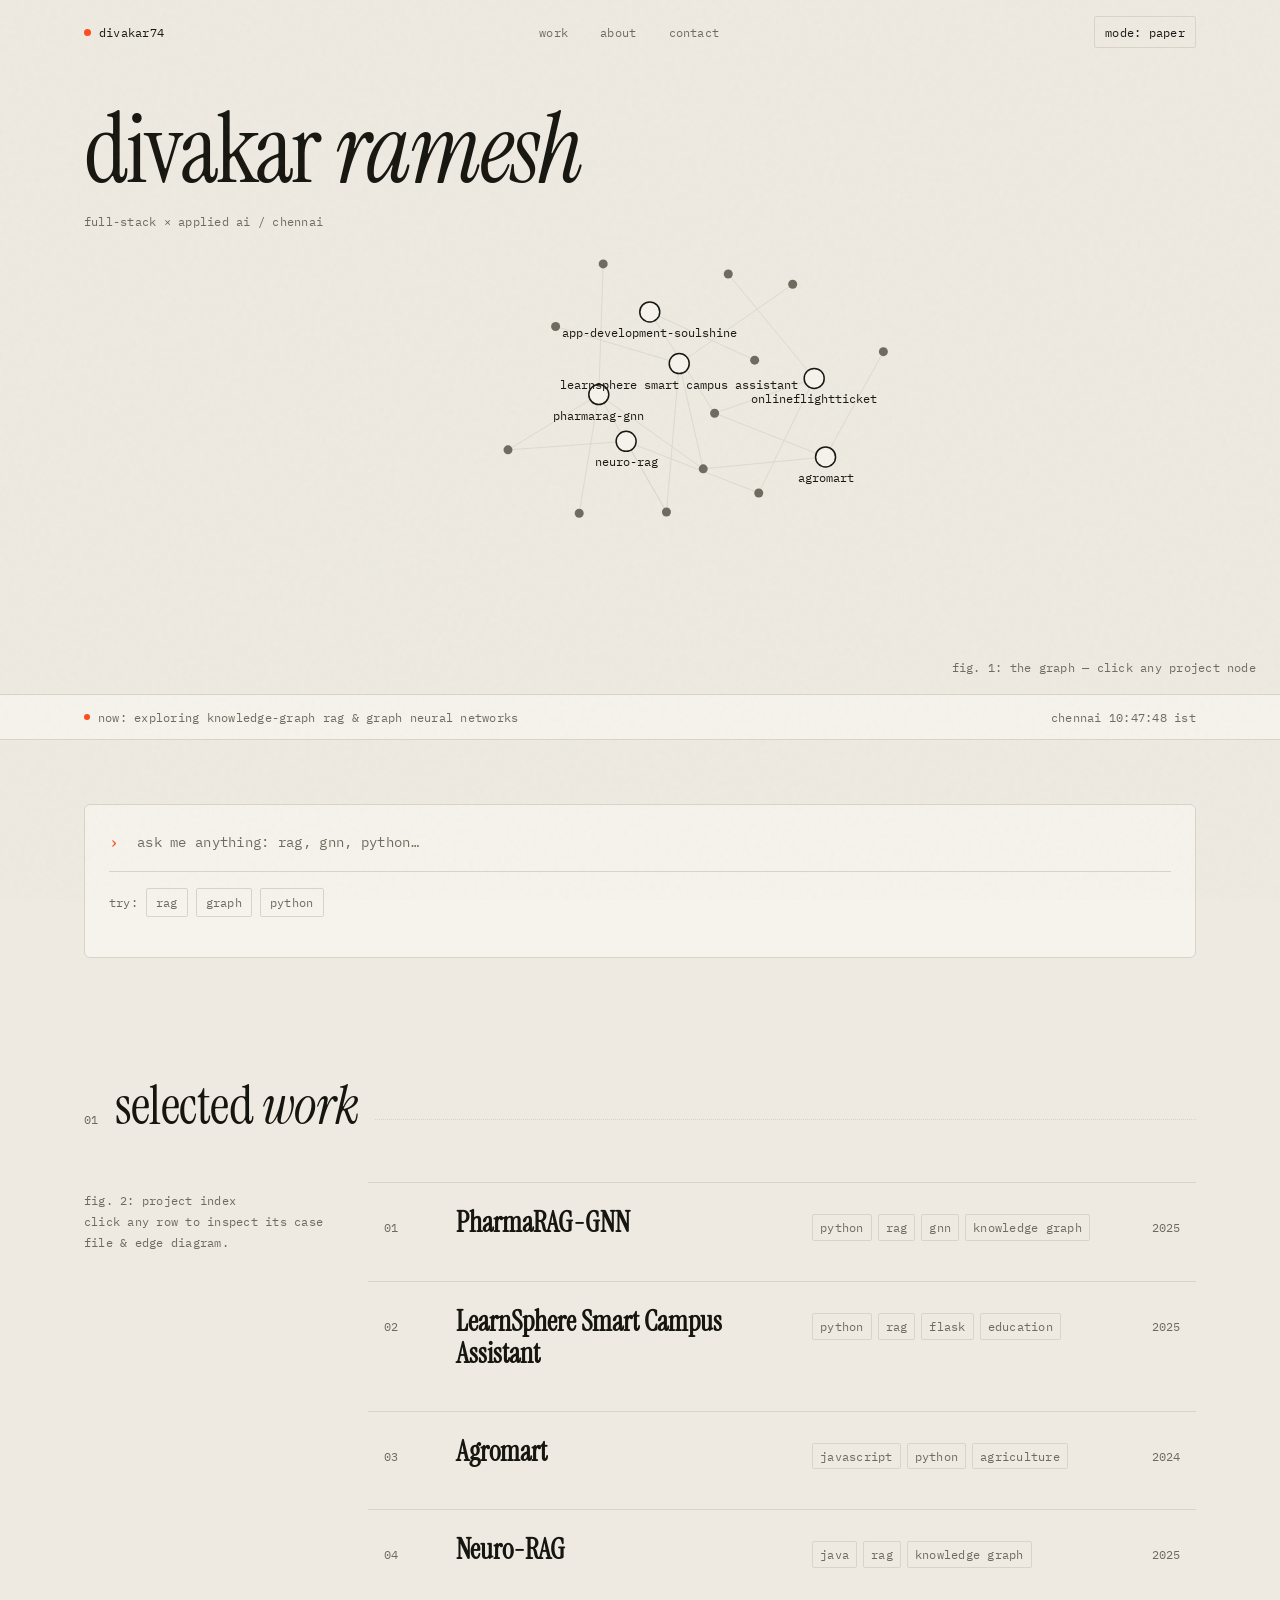
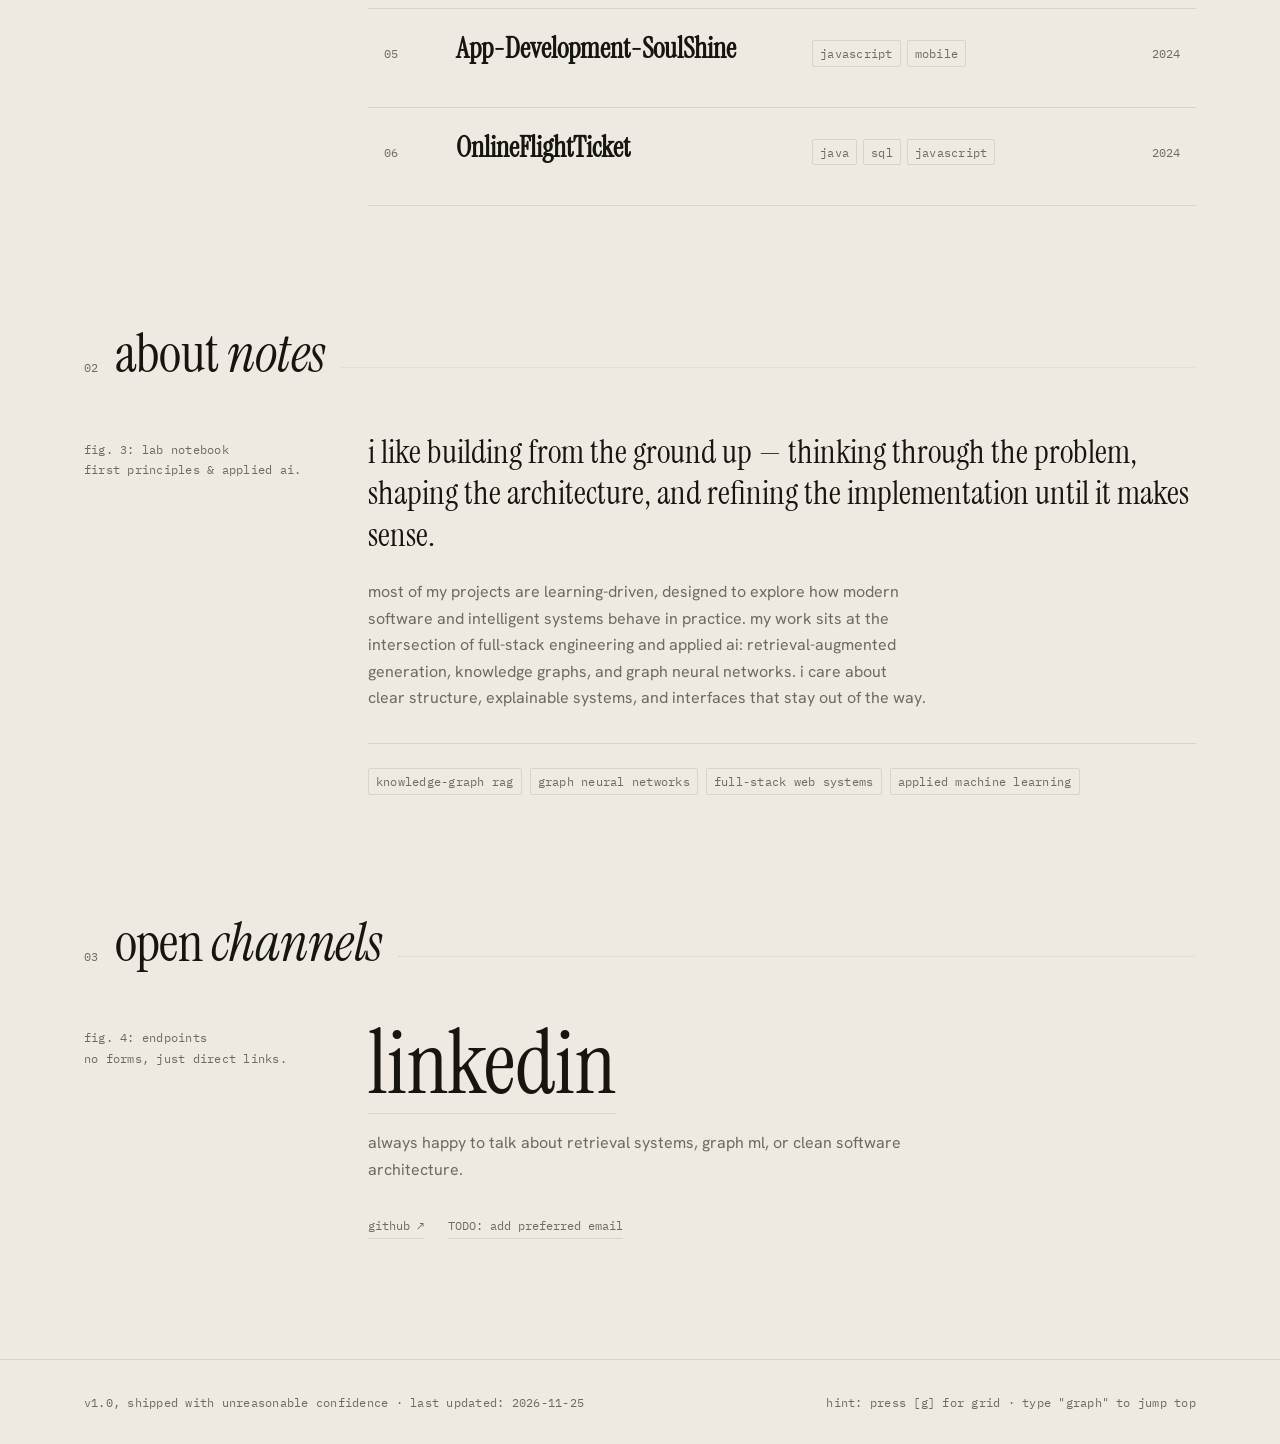
==== index.html @ 43c209d7 "feat: initial knowledge graph portfolio" ====
<!DOCTYPE html>
<html lang="en">
  <head>
    <meta charset="UTF-8" />
    <meta name="viewport" content="width=device-width, initial-scale=1.0, viewport-fit=cover" />
    <title>divakar ramesh — full-stack × applied ai</title>
    <meta
      name="description"
      content="personal portfolio and knowledge graph of divakar ramesh, a full-stack developer focused on applied ai, rag, knowledge graphs, and graph neural networks."
    />
    <link rel="canonical" href="https://divakar74.github.io/" />
    <link rel="icon" type="image/svg+xml" href="./assets/favicon.svg" />

    <!-- Open Graph -->
    <meta property="og:type" content="website" />
    <meta property="og:title" content="divakar ramesh — full-stack × applied ai" />
    <meta
      property="og:description"
      content="knowledge-graph portfolio of divakar ramesh: rag, graph neural networks, and full-stack software."
    />
    <meta property="og:url" content="https://divakar74.github.io/" />

    <!-- Twitter -->
    <meta name="twitter:card" content="summary" />
    <meta name="twitter:title" content="divakar ramesh — full-stack × applied ai" />
    <meta
      name="twitter:description"
      content="knowledge-graph portfolio of divakar ramesh: rag, graph neural networks, and full-stack software."
    />

    <!-- Fonts -->
    <link rel="preconnect" href="https://fonts.googleapis.com" />
    <link rel="preconnect" href="https://fonts.gstatic.com" crossorigin />
    <link
      href="https://fonts.googleapis.com/css2?family=Hanken+Grotesk:wght@400;500&family=IBM+Plex+Mono:wght@400&family=Instrument+Serif:ital@0;1&display=swap"
      rel="stylesheet"
    />

    <!-- Styles -->
    <link rel="stylesheet" href="./css/tokens.css" />
    <link rel="stylesheet" href="./css/base.css" />
    <link rel="stylesheet" href="./css/layout.css" />
    <link rel="stylesheet" href="./css/components.css" />

    <!-- JSON-LD Person -->
    <script type="application/ld+json">
      {
        "@context": "https://schema.org",
        "@type": "Person",
        "name": "Divakar Ramesh",
        "url": "https://divakar74.github.io/",
        "jobTitle": "Full-Stack Developer & Applied AI Engineer",
        "sameAs": [
          "https://github.com/Divakar74",
          "https://www.linkedin.com/in/divakar-ramesh/"
        ]
      }
    </script>

    <script>
      try {
        var t = localStorage.getItem('divakar-portfolio-theme');
        if (!t) t = window.matchMedia('(prefers-color-scheme: dark)').matches ? 'dark' : 'light';
        document.documentElement.setAttribute('data-theme', t);
      } catch (e) {}
    </script>
  </head>
  <body>
    <a class="skip-link" href="#main">skip to content</a>

    <!-- Faint 12-col grid overlay (easter egg: press 'g') -->
    <div id="grid-overlay" class="grid-overlay" aria-hidden="true">
      <div class="grid-overlay-inner">
        <div class="grid-overlay-col"></div>
        <div class="grid-overlay-col"></div>
        <div class="grid-overlay-col"></div>
        <div class="grid-overlay-col"></div>
        <div class="grid-overlay-col"></div>
        <div class="grid-overlay-col"></div>
        <div class="grid-overlay-col"></div>
        <div class="grid-overlay-col"></div>
        <div class="grid-overlay-col"></div>
        <div class="grid-overlay-col"></div>
        <div class="grid-overlay-col"></div>
        <div class="grid-overlay-col"></div>
      </div>
    </div>

    <header id="site-nav" class="site-nav">
      <div class="container nav-inner">
        <a href="#hero" class="nav-brand">
          <span class="nav-brand-dot" aria-hidden="true"></span>
          <span>divakar74</span>
        </a>

        <nav class="nav-links" aria-label="Primary navigation">
          <a class="nav-link" href="#work">work</a>
          <a class="nav-link" href="#about">about</a>
          <a class="nav-link" href="#contact">contact</a>
        </nav>

        <div class="nav-controls">
          <button
            id="theme-toggle"
            class="theme-toggle"
            type="button"
            aria-pressed="false"
            aria-label="Toggle light and dark theme"
          >
            mode: paper
          </button>
          <button
            id="menu-toggle"
            class="menu-toggle"
            type="button"
            aria-expanded="false"
            aria-controls="mobile-menu"
          >
            menu
          </button>
        </div>
      </div>
    </header>

    <!-- Mobile full-screen overlay menu -->
    <div id="mobile-menu" class="mobile-menu" role="dialog" aria-modal="true" aria-label="Mobile navigation" hidden>
      <div class="mobile-menu-head">
        <span class="mono">navigation</span>
        <button id="mobile-menu-close" class="menu-toggle" type="button">close [esc]</button>
      </div>
      <nav class="mobile-menu-links" aria-label="Mobile links">
        <a class="mobile-menu-link" href="#work">work</a>
        <a class="mobile-menu-link" href="#about">about</a>
        <a class="mobile-menu-link" href="#contact">contact</a>
      </nav>
      <span class="mono">press esc to close</span>
    </div>

    <main id="main">
      <!-- A. Graph Hero -->
      <section id="hero" class="hero" aria-label="Knowledge graph hero">
        <canvas
          id="hero-canvas"
          class="hero-canvas"
          aria-label="Interactive force-directed knowledge graph connecting projects and technical concepts"
        ></canvas>

        <div class="hero-overlay">
          <div class="container">
            <div class="hero-title-wrap">
              <h1 class="hero-title">divakar <span class="serif-italic">ramesh</span></h1>
              <p class="hero-subtitle">full-stack × applied ai / chennai</p>
            </div>
          </div>
        </div>

        <span class="hero-marginalia mono">fig. 1: the graph — click any project node</span>
        <div id="hero-tooltip" class="hero-tooltip" role="status" hidden></div>

        <!-- Keyboard & screen-reader accessible mirror of graph nodes -->
        <ul id="graph-sr-list" class="sr-only" aria-label="Project nodes in the knowledge graph"></ul>
      </section>

      <!-- Live Chennai "now" strip -->
      <aside class="now-strip" aria-label="Current status and local time">
        <div class="container now-inner">
          <div class="now-status">
            <span class="now-dot" aria-hidden="true"></span>
            <span id="now-status-text" class="mono">now: exploring knowledge-graph rag &amp; graph neural networks</span>
          </div>
          <span id="now-clock" class="mono">chennai --:--:-- ist</span>
        </div>
      </aside>

      <!-- B. "ask my portfolio" Retrieval Bar -->
      <section class="container retrieval-section reveal" aria-label="Portfolio retrieval search">
        <div class="retrieval-box">
          <label class="sr-only" for="retrieval-input">Ask my portfolio</label>
          <div class="retrieval-prompt">
            <span class="retrieval-caret" aria-hidden="true">›</span>
            <input
              id="retrieval-input"
              class="retrieval-input"
              type="search"
              autocomplete="off"
              placeholder="ask me anything: rag, gnn, python…"
            />
          </div>
          <div id="retrieval-chips" class="retrieval-chips"></div>
          <div id="retrieval-results" class="retrieval-results" aria-live="polite"></div>
        </div>
      </section>

      <!-- Work / Projects Index Table -->
      <section id="work" class="section container" aria-labelledby="work-heading">
        <div class="section-head reveal">
          <span class="section-index">01</span>
          <h2 id="work-heading" class="section-title">selected <span class="serif-italic">work</span></h2>
        </div>

        <div class="grid-12">
          <div class="section-marginalia marginalia reveal reveal-delay-1">
            fig. 2: project index<br />
            click any row to inspect its case file &amp; edge diagram.
          </div>
          <div class="section-body reveal reveal-delay-2">
            <div id="projects-index" class="index-table"></div>
          </div>
        </div>
      </section>

      <!-- About -->
      <section id="about" class="section container" aria-labelledby="about-heading">
        <div class="section-head reveal">
          <span class="section-index">02</span>
          <h2 id="about-heading" class="section-title">about <span class="serif-italic">notes</span></h2>
        </div>

        <div class="grid-12">
          <div class="section-marginalia marginalia reveal reveal-delay-1">
            fig. 3: lab notebook<br />
            first principles &amp; applied ai.
          </div>
          <div class="section-body reveal reveal-delay-2">
            <p id="about-lead" class="about-lead">
              i like building from the ground up — thinking through the problem, shaping the architecture, and refining the implementation until it makes sense.
            </p>
            <p id="about-body" class="about-copy">
              most of my projects are learning-driven, designed to explore how modern software and intelligent systems behave in practice. my work sits at the intersection of full-stack engineering and applied ai: retrieval-augmented generation, knowledge graphs, and graph neural networks.
            </p>
            <div id="about-focus" class="about-focus" aria-label="Core focus areas"></div>
          </div>
        </div>
      </section>

      <!-- Contact -->
      <section id="contact" class="section container" aria-labelledby="contact-heading">
        <div class="section-head reveal">
          <span class="section-index">03</span>
          <h2 id="contact-heading" class="section-title">open <span class="serif-italic">channels</span></h2>
        </div>

        <div class="grid-12">
          <div class="section-marginalia marginalia reveal reveal-delay-1">
            fig. 4: endpoints<br />
            no forms, just direct links.
          </div>
          <div class="section-body reveal reveal-delay-2">
            <a
              id="contact-primary"
              class="contact-primary"
              href="https://www.linkedin.com/in/divakar-ramesh/"
              target="_blank"
              rel="noopener noreferrer"
            >
              linkedin
            </a>
            <p id="contact-note" class="about-copy" style="margin-top: 16px;">
              always happy to talk about retrieval systems, graph ml, or clean software architecture.
            </p>
            <div id="contact-secondary" class="contact-secondary">
              <a class="contact-link" href="https://github.com/Divakar74" target="_blank" rel="noopener noreferrer">github ↗</a>
            </div>
          </div>
        </div>
      </section>

      <noscript>
        <section class="section container">
          <p class="mono">javascript is disabled — showing static project links:</p>
          <ul style="margin-top: 16px; display: grid; gap: 8px;">
            <li><a href="https://github.com/Divakar74/PharmaRAG-GNN">PharmaRAG-GNN</a> — explainable hybrid knowledge-graph rag + gnn for drug–drug interaction prediction</li>
            <li><a href="https://github.com/Divakar74/LearnSphere-Smart_Campus_Assisstant">LearnSphere Smart Campus Assistant</a> — ai document processing and student support</li>
            <li><a href="https://github.com/Divakar74/Agromart">Agromart</a> — crop disease predictor</li>
            <li><a href="https://github.com/Divakar74/Neuro-RAG">Neuro-RAG</a></li>
            <li><a href="https://github.com/Divakar74/App-Development-SoulShine">App-Development-SoulShine</a></li>
            <li><a href="https://github.com/Divakar74/OnlineFlightTicket">OnlineFlightTicket</a></li>
          </ul>
        </section>
      </noscript>
    </main>

    <footer class="site-footer">
      <div class="container footer-inner">
        <span id="footer-meta" class="mono">v1.0, shipped with unreasonable confidence</span>
        <span class="mono">hint: press [g] for grid · type "graph" to jump top</span>
      </div>
    </footer>

    <!-- Case File Slide-Over Panel -->
    <div id="case-backdrop" class="case-backdrop" hidden>
      <aside
        id="case-panel"
        class="case-panel"
        role="dialog"
        aria-modal="true"
        aria-labelledby="case-title"
      >
        <div class="case-topbar">
          <span class="mono">case file // retrieval record</span>
          <button id="case-close" class="case-close" type="button">close [esc]</button>
        </div>
        <div id="case-body"></div>
      </aside>
    </div>

    <script type="module" src="./js/main.js"></script>
  </body>
</html>
---- css/tokens.css ----
:root {
  /* Light theme ("paper") */
  --bg: #EEEAE1;
  --surface: #F6F3EC;
  --ink: #16150F;
  --muted: #6E6A5E;
  --line: #D9D4C7;
  --accent: #FF4A1C;
  --accent-ink: #FFFFFF;
  --bg-blur: rgba(238, 234, 225, 0.84);
  --backdrop: rgba(22, 21, 15, 0.36);

  /* Typography */
  --font-display: "Instrument Serif", Georgia, "Times New Roman", serif;
  --font-sans: "Hanken Grotesk", -apple-system, BlinkMacSystemFont, "Segoe UI", sans-serif;
  --font-mono: "IBM Plex Mono", ui-monospace, SFMono-Regular, Menlo, monospace;
  --font-prose: Georgia, "Times New Roman", serif;

  /* Fluid Type Scale */
  --text-hero: clamp(2.8rem, 7.5vw, 6rem);
  --text-section: clamp(2.5rem, 4.2vw, 4rem);
  --text-body: 1rem;
  --text-mono: 0.78rem;

  /* Spacing (8px unit) */
  --space-1: 8px;
  --space-2: 16px;
  --space-3: 24px;
  --space-4: 32px;
  --space-5: 40px;
  --space-6: 48px;
  --space-8: 64px;
  --space-9: 72px;
  --space-15: 120px;

  /* Layout */
  --container-max: 1160px;
  --gutter: 24px;

  /* Shape (2px & 6px only) */
  --radius-sm: 2px;
  --radius-md: 6px;

  /* Motion */
  --ease-spring: cubic-bezier(0.16, 1, 0.3, 1);
  --dur-reveal: 0.6s;
  --dur-fast: 0.18s;
}

[data-theme="dark"] {
  /* Dark theme ("lab at night") */
  --bg: #0C0D0C;
  --surface: #141513;
  --ink: #ECE8DD;
  --muted: #8C887B;
  --line: #252622;
  --accent: #FF6A3D;
  --accent-ink: #0C0D0C;
  --bg-blur: rgba(12, 13, 12, 0.84);
  --backdrop: rgba(0, 0, 0, 0.58);
}
---- css/base.css ----
*,
*::before,
*::after {
  box-sizing: border-box;
}

html {
  scroll-behavior: smooth;
  -webkit-text-size-adjust: 100%;
  background-color: var(--bg);
}

body {
  margin: 0;
  min-height: 100vh;
  min-height: 100dvh;
  background-color: var(--bg);
  color: var(--ink);
  font-family: var(--font-sans);
  font-weight: 400;
  font-size: var(--text-body);
  line-height: 1.65;
  -webkit-font-smoothing: antialiased;
  -moz-osx-font-smoothing: grayscale;
  overflow-x: clip;
  transition: background-color var(--dur-fast) ease, color var(--dur-fast) ease;
}

/* Subtle paper grain overlay at 4% opacity */
body::after {
  content: "";
  position: fixed;
  inset: 0;
  pointer-events: none;
  z-index: 900;
  opacity: 0.04;
  background-image: url("data:image/svg+xml,%3Csvg viewBox='0 0 200 200' xmlns='http://www.w3.org/2000/svg'%3E%3Cfilter id='n'%3E%3CfeTurbulence type='fractalNoise' baseFrequency='0.85' numOctaves='3' stitchTiles='stitch'/%3E%3C/filter%3E%3Crect width='100%25' height='100%25' filter='url(%23n)'/%3E%3C/svg%3E");
}

::selection {
  background-color: var(--accent);
  color: var(--accent-ink);
}

h1, h2, h3, h4, p, ul, ol, figure, blockquote {
  margin: 0;
}

ul, ol {
  padding: 0;
  list-style: none;
}

a {
  color: inherit;
  text-decoration: none;
}

button,
input {
  font: inherit;
  color: inherit;
}

/* Visible accent focus rings */
:focus-visible {
  outline: 2px solid var(--accent);
  outline-offset: 3px;
  border-radius: var(--radius-sm);
}

/* Skip link */
.skip-link {
  position: fixed;
  top: -100px;
  left: var(--space-2);
  z-index: 1200;
  background: var(--surface);
  color: var(--ink);
  border: 1px solid var(--accent);
  border-radius: var(--radius-sm);
  padding: var(--space-1) var(--space-2);
  font-family: var(--font-mono);
  font-size: var(--text-mono);
  letter-spacing: 0.02em;
  transition: top var(--dur-fast) ease;
}

.skip-link:focus {
  top: var(--space-2);
}

.sr-only {
  position: absolute;
  width: 1px;
  height: 1px;
  padding: 0;
  margin: -1px;
  overflow: hidden;
  clip: rect(0, 0, 0, 0);
  white-space: nowrap;
  border: 0;
}

.mono {
  font-family: var(--font-mono);
  font-size: var(--text-mono);
  letter-spacing: 0.02em;
  color: var(--muted);
}

.serif-italic {
  font-family: var(--font-display);
  font-style: italic;
}

/* Staggered fade-up reveal */
.reveal {
  opacity: 0;
  transform: translateY(20px);
  transition:
    opacity var(--dur-reveal) var(--ease-spring),
    transform var(--dur-reveal) var(--ease-spring);
}

.reveal.is-visible {
  opacity: 1;
  transform: translateY(0);
}

.reveal-delay-1 { transition-delay: 0.06s; }
.reveal-delay-2 { transition-delay: 0.12s; }
.reveal-delay-3 { transition-delay: 0.18s; }

@media (prefers-reduced-motion: reduce) {
  html {
    scroll-behavior: auto;
  }

  .reveal {
    opacity: 1;
    transform: none;
    transition: none;
  }

  *,
  *::before,
  *::after {
    transition-duration: 0.01ms !important;
    animation-duration: 0.01ms !important;
  }
}
---- css/layout.css ----
.container {
  width: 100%;
  max-width: var(--container-max);
  margin-inline: auto;
  padding-inline: max(var(--gutter), env(safe-area-inset-left));
  padding-right: max(var(--gutter), env(safe-area-inset-right));
}

.grid-12 {
  display: grid;
  grid-template-columns: repeat(12, minmax(0, 1fr));
  column-gap: var(--space-3);
}

.section {
  position: relative;
  padding-top: var(--space-15);
}

.section:last-of-type {
  padding-bottom: var(--space-15);
}

/* Section header with mono index + dotted hairline rule */
.section-head {
  display: flex;
  align-items: baseline;
  gap: var(--space-2);
  margin-bottom: var(--space-6);
}

.section-index {
  font-family: var(--font-mono);
  font-size: var(--text-mono);
  letter-spacing: 0.02em;
  color: var(--muted);
  flex-shrink: 0;
}

.section-title {
  font-family: var(--font-display);
  font-weight: 400;
  font-size: var(--text-section);
  line-height: 1.05;
  letter-spacing: -0.01em;
  color: var(--ink);
  flex-shrink: 0;
}

.section-head::after {
  content: "";
  flex: 1;
  border-bottom: 1px dotted var(--line);
  transform: translateY(-0.25em);
  min-width: 24px;
}

/* Desktop marginalia */
.marginalia {
  font-family: var(--font-mono);
  font-size: var(--text-mono);
  letter-spacing: 0.02em;
  color: var(--muted);
}

.section-marginalia {
  grid-column: 1 / span 3;
  padding-top: var(--space-1);
}

.section-body {
  grid-column: 4 / span 9;
}

/* Faint 12-column grid easter egg (toggle with 'g') */
.grid-overlay {
  position: fixed;
  inset: 0;
  z-index: 850;
  pointer-events: none;
  opacity: 0;
  transition: opacity var(--dur-fast) ease;
}

.grid-overlay.is-active {
  opacity: 1;
}

.grid-overlay-inner {
  height: 100%;
  max-width: var(--container-max);
  margin-inline: auto;
  padding-inline: var(--gutter);
  display: grid;
  grid-template-columns: repeat(12, minmax(0, 1fr));
  column-gap: var(--space-3);
}

.grid-overlay-col {
  border-inline: 1px solid var(--accent);
  opacity: 0.1;
  height: 100%;
}

@media (max-width: 900px) {
  .section-marginalia {
    grid-column: 1 / -1;
    margin-bottom: var(--space-2);
  }

  .section-body {
    grid-column: 1 / -1;
  }
}

@media (max-width: 640px) {
  .section {
    padding-top: var(--space-9);
  }

  .section:last-of-type {
    padding-bottom: var(--space-9);
  }

  .section-head {
    margin-bottom: var(--space-4);
  }

  .grid-12 {
    column-gap: var(--space-2);
  }
}
---- css/components.css ----
/* ==========================================================================
   Sticky Navigation & Mobile Overlay
   ========================================================================== */
.site-nav {
  position: sticky;
  top: 0;
  z-index: 500;
  padding-top: env(safe-area-inset-top);
  border-bottom: 1px solid transparent;
  transition: background-color var(--dur-fast) ease, border-color var(--dur-fast) ease, backdrop-filter var(--dur-fast) ease;
}

.site-nav.is-scrolled {
  background-color: var(--bg-blur);
  backdrop-filter: blur(12px);
  -webkit-backdrop-filter: blur(12px);
  border-bottom-color: var(--line);
}

.nav-inner {
  height: 64px;
  display: flex;
  align-items: center;
  justify-content: space-between;
  gap: var(--space-3);
}

.nav-brand {
  font-family: var(--font-mono);
  font-size: var(--text-mono);
  letter-spacing: 0.02em;
  color: var(--ink);
  display: inline-flex;
  align-items: center;
  gap: var(--space-1);
}

.nav-brand-dot {
  width: 7px;
  height: 7px;
  border-radius: 50%;
  background-color: var(--accent);
  display: inline-block;
}

.nav-links {
  display: flex;
  align-items: center;
  gap: var(--space-4);
}

.nav-link {
  font-family: var(--font-mono);
  font-size: var(--text-mono);
  letter-spacing: 0.02em;
  color: var(--muted);
  transition: color var(--dur-fast) ease;
}

.nav-link:hover {
  color: var(--ink);
}

.nav-controls {
  display: flex;
  align-items: center;
  gap: var(--space-2);
}

.theme-toggle,
.menu-toggle {
  background: transparent;
  border: 1px solid var(--line);
  border-radius: var(--radius-sm);
  padding: 5px 10px;
  font-family: var(--font-mono);
  font-size: var(--text-mono);
  letter-spacing: 0.02em;
  color: var(--ink);
  cursor: pointer;
  transition: border-color var(--dur-fast) ease, color var(--dur-fast) ease;
}

.theme-toggle:hover,
.menu-toggle:hover {
  border-color: var(--ink);
}

.menu-toggle {
  display: none;
}

.mobile-menu {
  position: fixed;
  inset: 0;
  z-index: 800;
  background-color: var(--bg);
  padding: calc(var(--space-4) + env(safe-area-inset-top)) var(--gutter) var(--space-4);
  display: flex;
  flex-direction: column;
  justify-content: space-between;
}

.mobile-menu[hidden] {
  display: none;
}

.mobile-menu-head {
  display: flex;
  align-items: center;
  justify-content: space-between;
}

.mobile-menu-links {
  display: flex;
  flex-direction: column;
  gap: var(--space-3);
}

.mobile-menu-link {
  font-family: var(--font-display);
  font-size: clamp(2.5rem, 10vw, 4rem);
  line-height: 1.05;
  color: var(--ink);
}

.mobile-menu-link:hover {
  color: var(--accent);
}

@media (max-width: 720px) {
  .nav-links {
    display: none;
  }

  .menu-toggle {
    display: inline-flex;
  }
}

/* ==========================================================================
   Graph Hero
   ========================================================================== */
.hero {
  position: relative;
  width: 100%;
  height: 70vh;
  height: 70dvh;
  min-height: 480px;
  max-height: 760px;
  border-bottom: 1px solid var(--line);
  overflow: hidden;
  background-color: var(--bg);
}

.hero-canvas {
  display: block;
  width: 100%;
  height: 100%;
  touch-action: pan-y;
  cursor: default;
}

.hero-overlay {
  position: absolute;
  top: var(--space-4);
  left: 0;
  right: 0;
  pointer-events: none;
  z-index: 10;
}

.hero-title-wrap {
  display: inline-block;
  padding: var(--space-1) var(--space-2) var(--space-2) 0;
  background: radial-gradient(ellipse at top left, var(--bg) 55%, transparent 100%);
}

.hero-title {
  font-family: var(--font-display);
  font-weight: 400;
  font-size: var(--text-hero);
  line-height: 0.94;
  letter-spacing: -0.02em;
  color: var(--ink);
}

.hero-subtitle {
  margin-top: var(--space-2);
  font-family: var(--font-mono);
  font-size: var(--text-mono);
  letter-spacing: 0.02em;
  color: var(--muted);
}

.hero-marginalia {
  position: absolute;
  right: max(var(--gutter), env(safe-area-inset-right));
  bottom: var(--space-2);
  pointer-events: none;
  z-index: 10;
}

.hero-tooltip {
  position: absolute;
  z-index: 20;
  pointer-events: none;
  background-color: var(--surface);
  color: var(--ink);
  border: 1px solid var(--line);
  border-radius: var(--radius-sm);
  padding: 4px 8px;
  font-family: var(--font-mono);
  font-size: var(--text-mono);
  letter-spacing: 0.02em;
  white-space: nowrap;
  transform: translate(-50%, -135%);
}

.hero-tooltip[hidden] {
  display: none;
}

@media (max-width: 640px) {
  .hero {
    min-height: 420px;
  }

  .hero-marginalia {
    display: none;
  }
}

/* ==========================================================================
   "now" Strip & Retrieval Bar ("ask my portfolio")
   ========================================================================== */
.now-strip {
  border-bottom: 1px solid var(--line);
  background-color: var(--surface);
}

.now-inner {
  min-height: 44px;
  padding-block: var(--space-1);
  display: flex;
  flex-wrap: wrap;
  align-items: center;
  justify-content: space-between;
  gap: var(--space-2);
}

.now-status {
  display: inline-flex;
  align-items: center;
  gap: var(--space-1);
}

.now-dot {
  width: 6px;
  height: 6px;
  border-radius: 50%;
  background-color: var(--accent);
}

.retrieval-section {
  padding-top: var(--space-8);
}

.retrieval-box {
  border: 1px solid var(--line);
  border-radius: var(--radius-md);
  background-color: var(--surface);
  padding: var(--space-3);
}

.retrieval-prompt {
  display: flex;
  align-items: center;
  gap: var(--space-2);
  border-bottom: 1px solid var(--line);
  padding-bottom: var(--space-2);
}

.retrieval-caret {
  font-family: var(--font-mono);
  font-size: 1rem;
  color: var(--accent);
  user-select: none;
}

.retrieval-input {
  width: 100%;
  background: transparent;
  border: none;
  font-family: var(--font-mono);
  font-size: 0.9rem;
  letter-spacing: 0.02em;
  color: var(--ink);
}

.retrieval-input::placeholder {
  color: var(--muted);
}

.retrieval-input:focus-visible {
  outline: none;
}

.retrieval-prompt:focus-within {
  border-bottom-color: var(--accent);
}

.retrieval-chips {
  display: flex;
  flex-wrap: wrap;
  align-items: center;
  gap: var(--space-1);
  margin-top: var(--space-2);
}

.chip-btn {
  background: transparent;
  border: 1px solid var(--line);
  border-radius: var(--radius-sm);
  padding: 3px 9px;
  font-family: var(--font-mono);
  font-size: var(--text-mono);
  letter-spacing: 0.02em;
  color: var(--muted);
  cursor: pointer;
  transition: border-color var(--dur-fast) ease, color var(--dur-fast) ease;
}

.chip-btn:hover {
  border-color: var(--accent);
  color: var(--ink);
}

.retrieval-results {
  margin-top: var(--space-2);
  display: flex;
  flex-direction: column;
  gap: var(--space-1);
}

.chunk-card {
  display: grid;
  grid-template-columns: 72px 1fr auto;
  align-items: baseline;
  gap: var(--space-2);
  padding: var(--space-2);
  border: 1px solid var(--line);
  border-radius: var(--radius-sm);
  background-color: var(--bg);
  transition: border-color var(--dur-fast) ease, transform var(--dur-fast) var(--ease-spring);
}

.chunk-card:hover {
  border-color: var(--accent);
  transform: translateY(-2px);
}

.chunk-score {
  font-family: var(--font-mono);
  font-size: var(--text-mono);
  color: var(--accent);
}

.chunk-title {
  font-weight: 500;
  color: var(--ink);
}

.chunk-snippet {
  margin-top: 2px;
  font-size: 0.92rem;
  color: var(--muted);
}

.chunk-link {
  font-family: var(--font-mono);
  font-size: var(--text-mono);
  color: var(--ink);
  white-space: nowrap;
}

.chunk-card:hover .chunk-link {
  color: var(--accent);
}

mark.hl {
  background-color: transparent;
  color: var(--ink);
  border-bottom: 1px solid var(--accent);
}

@media (max-width: 640px) {
  .chunk-card {
    grid-template-columns: 1fr;
    gap: var(--space-1);
  }
}

/* ==========================================================================
   Projects Editorial Index Table
   ========================================================================== */
.index-table {
  border-top: 1px solid var(--line);
}

.index-row {
  display: grid;
  grid-template-columns: 56px minmax(0, 1.3fr) minmax(0, 1.1fr) 64px;
  align-items: baseline;
  gap: var(--space-2);
  padding: var(--space-3) var(--space-2);
  border-bottom: 1px solid var(--line);
  cursor: pointer;
  background-color: transparent;
  transition: background-color var(--dur-fast) ease, transform var(--dur-fast) var(--ease-spring);
}

.index-row:hover {
  background-color: var(--surface);
  transform: translateY(-2px);
}

.index-num {
  font-family: var(--font-mono);
  font-size: var(--text-mono);
  color: var(--muted);
}

.index-title {
  font-family: var(--font-display);
  font-size: clamp(1.5rem, 2.2vw, 2rem);
  line-height: 1.15;
  color: var(--ink);
}

.index-row:hover .index-title {
  color: var(--accent);
}

.index-preview {
  grid-column: 2 / -1;
  max-height: 0;
  overflow: hidden;
  opacity: 0;
  color: var(--muted);
  font-size: 0.95rem;
  transition: max-height 0.28s var(--ease-spring), opacity 0.24s ease, margin-top 0.24s ease;
}

.index-row:hover .index-preview,
.index-row:focus-within .index-preview {
  max-height: 80px;
  opacity: 1;
  margin-top: var(--space-1);
}

.index-tags {
  display: flex;
  flex-wrap: wrap;
  gap: 6px;
}

.tag {
  font-family: var(--font-mono);
  font-size: var(--text-mono);
  letter-spacing: 0.02em;
  color: var(--muted);
  border: 1px solid var(--line);
  border-radius: var(--radius-sm);
  padding: 2px 7px;
}

.index-year {
  font-family: var(--font-mono);
  font-size: var(--text-mono);
  color: var(--muted);
  text-align: right;
}

@media (max-width: 760px) {
  .index-row {
    grid-template-columns: 40px 1fr auto;
    padding-inline: 0;
  }

  .index-tags {
    grid-column: 2 / -1;
    order: 4;
  }

  .index-preview {
    grid-column: 2 / -1;
    max-height: none;
    opacity: 1;
    margin-top: var(--space-1);
    order: 5;
  }
}

/* ==========================================================================
   About & Contact
   ========================================================================== */
.about-lead {
  font-family: var(--font-display);
  font-size: clamp(1.65rem, 2.6vw, 2.35rem);
  line-height: 1.25;
  color: var(--ink);
  margin-bottom: var(--space-3);
}

.about-copy {
  max-width: 62ch;
  color: var(--muted);
}

.about-focus {
  margin-top: var(--space-4);
  padding-top: var(--space-3);
  border-top: 1px solid var(--line);
  display: flex;
  flex-wrap: wrap;
  gap: var(--space-1);
}

.contact-primary {
  display: inline-block;
  font-family: var(--font-display);
  font-size: clamp(3rem, 7vw, 5.5rem);
  line-height: 1;
  color: var(--ink);
  border-bottom: 1px solid var(--line);
  padding-bottom: 6px;
  transition: color var(--dur-fast) ease, border-color var(--dur-fast) ease;
}

.contact-primary:hover {
  color: var(--accent);
  border-bottom-color: var(--accent);
}

.contact-secondary {
  margin-top: var(--space-4);
  display: flex;
  flex-wrap: wrap;
  gap: var(--space-3);
}

.contact-link {
  font-family: var(--font-mono);
  font-size: var(--text-mono);
  color: var(--muted);
  border-bottom: 1px solid var(--line);
  padding-bottom: 2px;
}

.contact-link:hover {
  color: var(--ink);
  border-bottom-color: var(--ink);
}

/* ==========================================================================
   Footer
   ========================================================================== */
.site-footer {
  border-top: 1px solid var(--line);
  padding-block: var(--space-4);
  padding-bottom: calc(var(--space-4) + env(safe-area-inset-bottom));
}

.footer-inner {
  display: flex;
  flex-wrap: wrap;
  align-items: center;
  justify-content: space-between;
  gap: var(--space-2);
}

/* ==========================================================================
   Case File Slide-Over Panel
   ========================================================================== */
.case-backdrop {
  position: fixed;
  inset: 0;
  z-index: 1000;
  background-color: var(--backdrop);
  display: flex;
  justify-content: flex-end;
}

.case-backdrop[hidden] {
  display: none;
}

.case-panel {
  width: min(720px, 100%);
  height: 100%;
  height: 100dvh;
  background-color: var(--surface);
  border-left: 1px solid var(--line);
  overflow-y: auto;
  padding: var(--space-4) var(--space-4) var(--space-8);
  padding-bottom: calc(var(--space-8) + env(safe-area-inset-bottom));
  animation: slideIn 0.3s var(--ease-spring);
}

@keyframes slideIn {
  from {
    transform: translateX(24px);
    opacity: 0;
  }
  to {
    transform: translateX(0);
    opacity: 1;
  }
}

.case-topbar {
  display: flex;
  align-items: center;
  justify-content: space-between;
  padding-bottom: var(--space-3);
  border-bottom: 1px solid var(--line);
  margin-bottom: var(--space-4);
}

.case-close {
  background: transparent;
  border: 1px solid var(--line);
  border-radius: var(--radius-sm);
  padding: 4px 10px;
  font-family: var(--font-mono);
  font-size: var(--text-mono);
  color: var(--ink);
  cursor: pointer;
}

.case-close:hover {
  border-color: var(--accent);
  color: var(--accent);
}

.case-meta {
  display: grid;
  grid-template-columns: repeat(auto-fit, minmax(140px, 1fr));
  gap: var(--space-2);
  padding: var(--space-2) 0;
  border-top: 1px solid var(--line);
  border-bottom: 1px solid var(--line);
  margin-bottom: var(--space-4);
}

.case-meta-label {
  display: block;
  font-family: var(--font-mono);
  font-size: var(--text-mono);
  color: var(--muted);
}

.case-meta-val {
  font-family: var(--font-mono);
  font-size: var(--text-mono);
  color: var(--ink);
}

.case-meta-link {
  color: var(--accent);
  border-bottom: 1px solid var(--accent);
}

.case-title {
  font-family: var(--font-display);
  font-weight: 400;
  font-size: clamp(2.2rem, 4vw, 3.2rem);
  line-height: 1.08;
  margin-bottom: var(--space-3);
}

.case-section {
  margin-top: var(--space-4);
}

.case-section-label {
  font-family: var(--font-mono);
  font-size: var(--text-mono);
  color: var(--muted);
  margin-bottom: var(--space-1);
}

.case-prose {
  font-family: var(--font-prose);
  font-size: 1.15rem;
  line-height: 1.7;
  max-width: 62ch;
  color: var(--ink);
}

.case-todo {
  display: inline-block;
  border: 1px dashed var(--accent);
  border-radius: var(--radius-sm);
  padding: var(--space-1) var(--space-2);
  font-family: var(--font-mono);
  font-size: var(--text-mono);
  color: var(--muted);
}

.case-arch-diagram {
  margin-top: var(--space-2);
  border: 1px solid var(--line);
  border-radius: var(--radius-md);
  background-color: var(--bg);
  padding: var(--space-2);
}

.case-arch-diagram svg {
  display: block;
  width: 100%;
  height: auto;
}
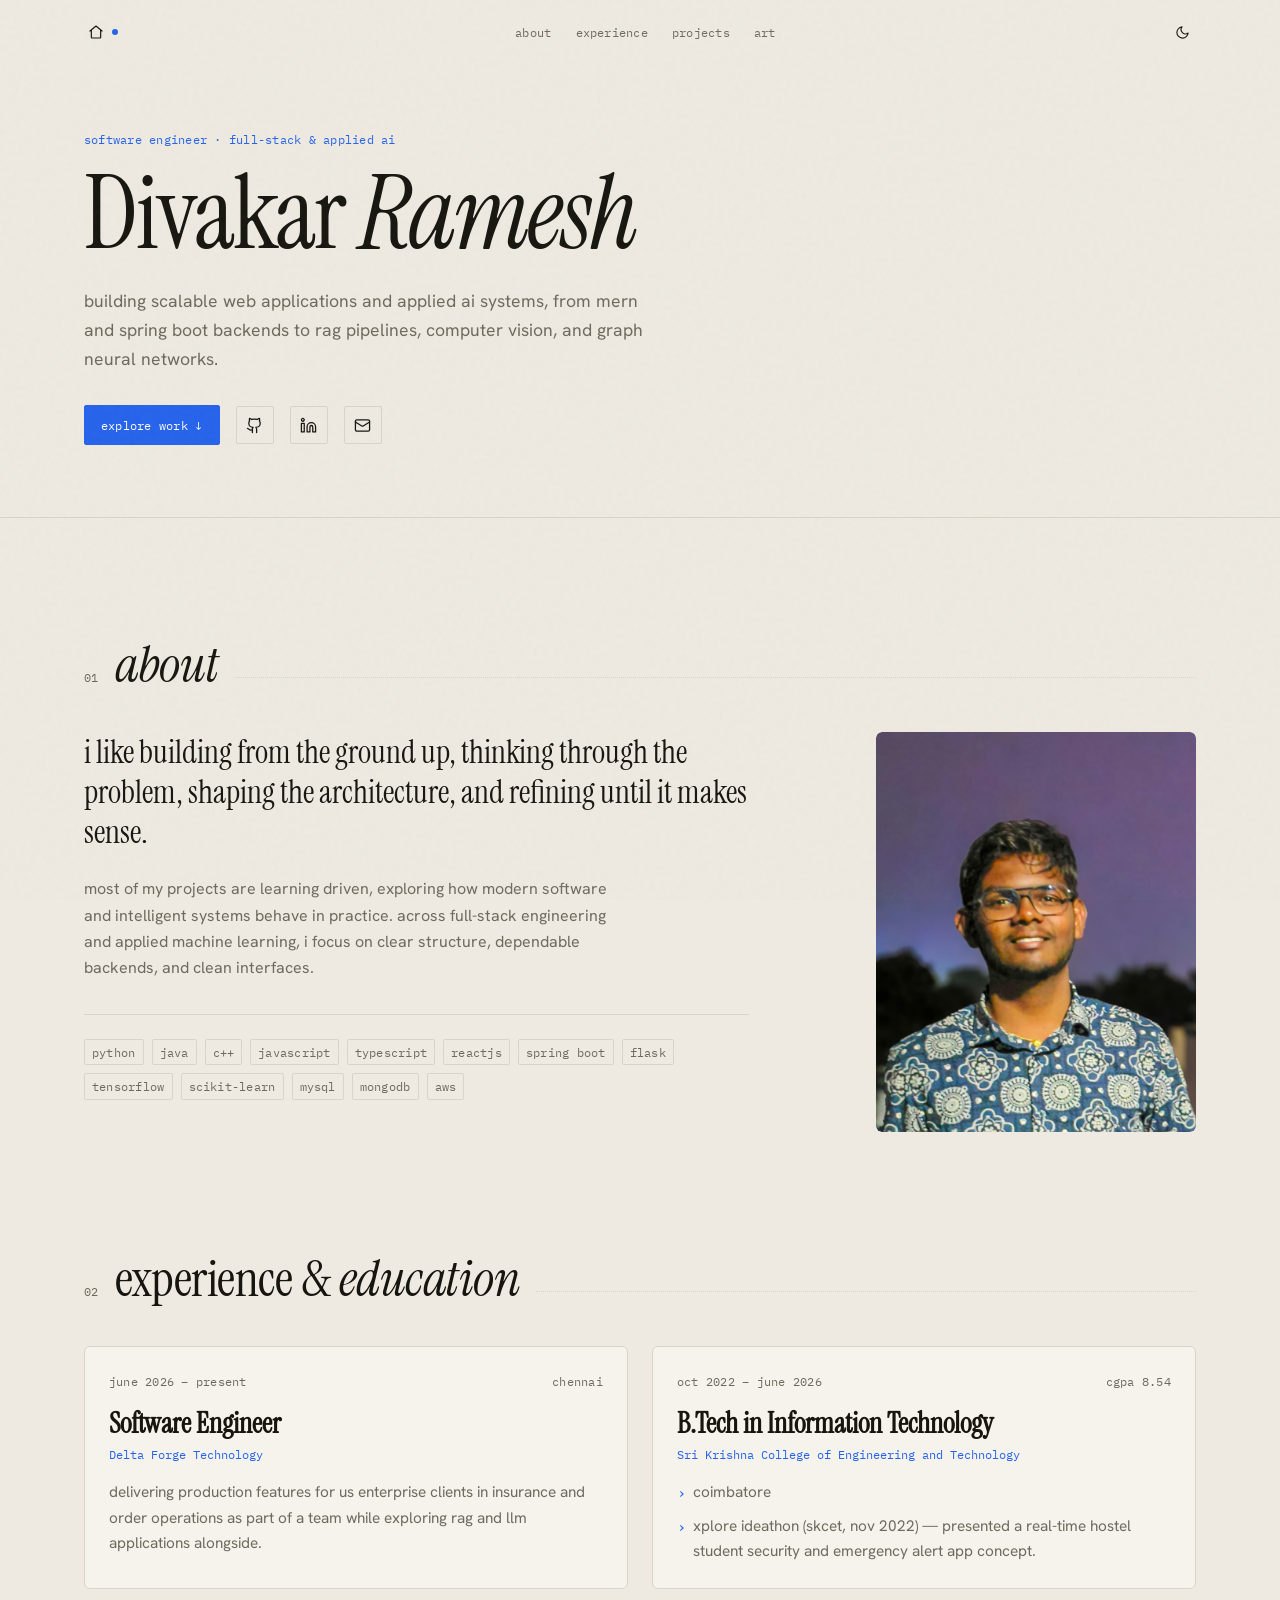
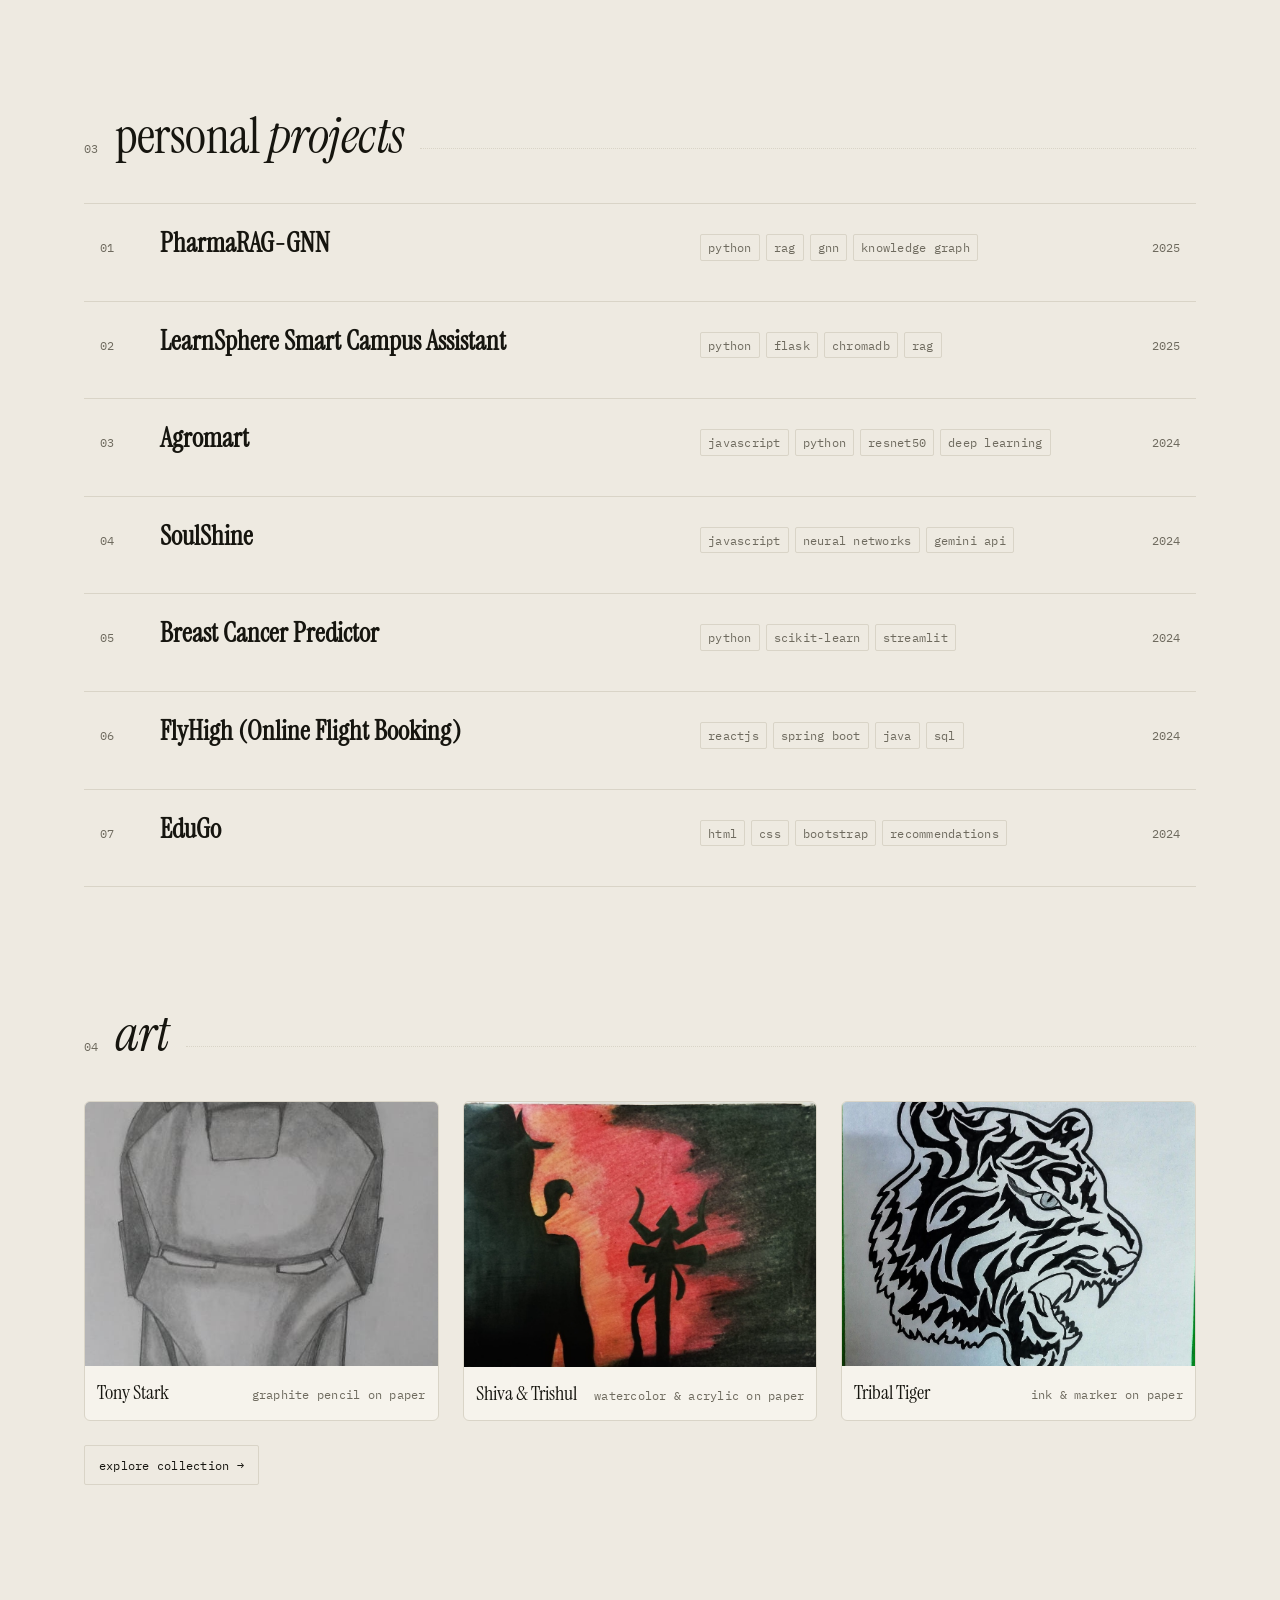
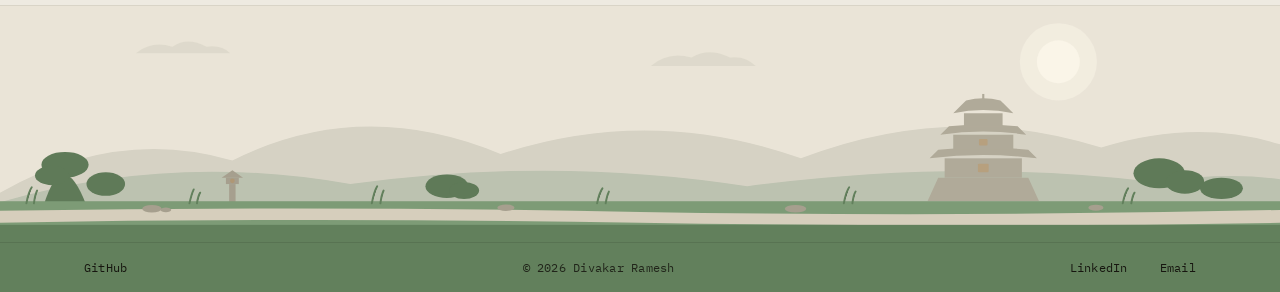
==== commit 3fe987dd: "feat: portfolio v1 with art gallery and samurai banter footer" ====
--- a/index.html
+++ b/index.html
@@ -3,29 +3,29 @@
   <head>
     <meta charset="UTF-8" />
     <meta name="viewport" content="width=device-width, initial-scale=1.0, viewport-fit=cover" />
-    <title>divakar ramesh — full-stack × applied ai</title>
+    <title>Divakar Ramesh</title>
     <meta
       name="description"
-      content="personal portfolio and knowledge graph of divakar ramesh, a full-stack developer focused on applied ai, rag, knowledge graphs, and graph neural networks."
+      content="Portfolio of Divakar Ramesh — software engineer building scalable full-stack web applications and applied AI systems."
     />
-    <link rel="canonical" href="https://divakar74.github.io/" />
+    <link rel="canonical" href="https://divakar74.github.io/Divakar_v1/" />
     <link rel="icon" type="image/svg+xml" href="./assets/favicon.svg" />
 
     <!-- Open Graph -->
     <meta property="og:type" content="website" />
-    <meta property="og:title" content="divakar ramesh — full-stack × applied ai" />
+    <meta property="og:title" content="Divakar Ramesh" />
     <meta
       property="og:description"
-      content="knowledge-graph portfolio of divakar ramesh: rag, graph neural networks, and full-stack software."
+      content="Software engineer building scalable full-stack web applications and applied AI systems."
     />
-    <meta property="og:url" content="https://divakar74.github.io/" />
+    <meta property="og:url" content="https://divakar74.github.io/Divakar_v1/" />
 
     <!-- Twitter -->
     <meta name="twitter:card" content="summary" />
-    <meta name="twitter:title" content="divakar ramesh — full-stack × applied ai" />
+    <meta name="twitter:title" content="Divakar Ramesh" />
     <meta
       name="twitter:description"
-      content="knowledge-graph portfolio of divakar ramesh: rag, graph neural networks, and full-stack software."
+      content="Software engineer building scalable full-stack web applications and applied AI systems."
     />
 
     <!-- Fonts -->
@@ -48,8 +48,8 @@
         "@context": "https://schema.org",
         "@type": "Person",
         "name": "Divakar Ramesh",
-        "url": "https://divakar74.github.io/",
-        "jobTitle": "Full-Stack Developer & Applied AI Engineer",
+        "url": "https://divakar74.github.io/Divakar_v1/",
+        "jobTitle": "Software Engineer",
         "sameAs": [
           "https://github.com/Divakar74",
           "https://www.linkedin.com/in/divakar-ramesh/"
@@ -68,47 +68,31 @@
   <body>
     <a class="skip-link" href="#main">skip to content</a>
 
-    <!-- Faint 12-col grid overlay (easter egg: press 'g') -->
-    <div id="grid-overlay" class="grid-overlay" aria-hidden="true">
-      <div class="grid-overlay-inner">
-        <div class="grid-overlay-col"></div>
-        <div class="grid-overlay-col"></div>
-        <div class="grid-overlay-col"></div>
-        <div class="grid-overlay-col"></div>
-        <div class="grid-overlay-col"></div>
-        <div class="grid-overlay-col"></div>
-        <div class="grid-overlay-col"></div>
-        <div class="grid-overlay-col"></div>
-        <div class="grid-overlay-col"></div>
-        <div class="grid-overlay-col"></div>
-        <div class="grid-overlay-col"></div>
-        <div class="grid-overlay-col"></div>
-      </div>
-    </div>
-
     <header id="site-nav" class="site-nav">
       <div class="container nav-inner">
-        <a href="#hero" class="nav-brand">
-          <span class="nav-brand-dot" aria-hidden="true"></span>
-          <span>divakar74</span>
+        <a href="#hero" class="nav-home" aria-label="Back to top">
+          <svg width="16" height="16" viewBox="0 0 24 24" fill="none" stroke="currentColor" stroke-width="1.8" stroke-linecap="round" stroke-linejoin="round" aria-hidden="true">
+            <path d="M3 10.5 12 3l9 7.5"/>
+            <path d="M5 9.5V20a1 1 0 0 0 1 1h12a1 1 0 0 0 1-1V9.5"/>
+          </svg>
+          <span class="nav-home-dot" aria-hidden="true"></span>
         </a>
 
         <nav class="nav-links" aria-label="Primary navigation">
-          <a class="nav-link" href="#work">work</a>
           <a class="nav-link" href="#about">about</a>
-          <a class="nav-link" href="#contact">contact</a>
+          <a class="nav-link" href="#experience">experience</a>
+          <a class="nav-link" href="#projects">projects</a>
+          <a class="nav-link" href="#art">art</a>
         </nav>
 
         <div class="nav-controls">
           <button
             id="theme-toggle"
-            class="theme-toggle"
+            class="theme-icon-btn"
             type="button"
             aria-pressed="false"
             aria-label="Toggle light and dark theme"
-          >
-            mode: paper
-          </button>
+          ></button>
           <button
             id="menu-toggle"
             class="menu-toggle"
@@ -125,169 +109,302 @@
     <!-- Mobile full-screen overlay menu -->
     <div id="mobile-menu" class="mobile-menu" role="dialog" aria-modal="true" aria-label="Mobile navigation" hidden>
       <div class="mobile-menu-head">
-        <span class="mono">navigation</span>
-        <button id="mobile-menu-close" class="menu-toggle" type="button">close [esc]</button>
+        <span class="mono">menu</span>
+        <button id="mobile-menu-close" class="icon-btn" type="button" aria-label="Close menu">
+          <svg width="15" height="15" viewBox="0 0 24 24" fill="none" stroke="currentColor" stroke-width="1.8" stroke-linecap="round" aria-hidden="true">
+            <path d="M18 6 6 18M6 6l12 12"/>
+          </svg>
+        </button>
       </div>
       <nav class="mobile-menu-links" aria-label="Mobile links">
-        <a class="mobile-menu-link" href="#work">work</a>
         <a class="mobile-menu-link" href="#about">about</a>
-        <a class="mobile-menu-link" href="#contact">contact</a>
+        <a class="mobile-menu-link" href="#experience">experience</a>
+        <a class="mobile-menu-link" href="#projects">projects</a>
+        <a class="mobile-menu-link" href="#art">art</a>
       </nav>
       <span class="mono">press esc to close</span>
     </div>
 
     <main id="main">
-      <!-- A. Graph Hero -->
-      <section id="hero" class="hero" aria-label="Knowledge graph hero">
-        <canvas
-          id="hero-canvas"
-          class="hero-canvas"
-          aria-label="Interactive force-directed knowledge graph connecting projects and technical concepts"
-        ></canvas>
-
-        <div class="hero-overlay">
-          <div class="container">
-            <div class="hero-title-wrap">
-              <h1 class="hero-title">divakar <span class="serif-italic">ramesh</span></h1>
-              <p class="hero-subtitle">full-stack × applied ai / chennai</p>
-            </div>
+      <!-- Editorial Hero -->
+      <section id="hero" class="hero-section" aria-label="Introduction">
+        <div class="container">
+          <p id="hero-eyebrow" class="hero-eyebrow">software engineer · full-stack &amp; applied ai</p>
+          <h1 class="hero-title">Divakar <span class="serif-italic">Ramesh</span></h1>
+          <p id="hero-lead" class="hero-lead">
+            building scalable web applications and applied ai systems, from mern and spring boot backends to rag pipelines, computer vision, and graph neural networks.
+          </p>
+          <div class="hero-actions">
+            <a class="btn-primary" href="#experience">explore work ↓</a>
+            <a class="hero-icon-link" href="https://github.com/Divakar74" target="_blank" rel="noopener noreferrer" aria-label="GitHub profile">
+              <svg width="17" height="17" viewBox="0 0 24 24" fill="none" stroke="currentColor" stroke-width="1.8" stroke-linecap="round" stroke-linejoin="round" aria-hidden="true">
+                <path d="M15 22v-4a4.8 4.8 0 0 0-1-3.5c3 0 6-2 6-5.5.08-1.25-.27-2.48-1-3.5.28-1.15.28-2.35 0-3.5 0 0-1 0-3 1.5-2.64-.5-5.36-.5-8 0C6 2 5 2 5 2c-.3 1.15-.3 2.35 0 3.5A5.403 5.403 0 0 0 4 9c0 3.5 3 5.5 6 5.5-.39.49-.68 1.05-.85 1.65-.17.6-.22 1.23-.15 1.85v4"/>
+                <path d="M9 18c-4.51 2-5-2-7-2"/>
+              </svg>
+            </a>
+            <a class="hero-icon-link" href="https://www.linkedin.com/in/divakar-ramesh/" target="_blank" rel="noopener noreferrer" aria-label="LinkedIn profile">
+              <svg width="17" height="17" viewBox="0 0 24 24" fill="none" stroke="currentColor" stroke-width="1.8" stroke-linecap="round" stroke-linejoin="round" aria-hidden="true">
+                <path d="M16 8a6 6 0 0 1 6 6v7h-4v-7a2 2 0 0 0-2-2 2 2 0 0 0-2 2v7h-4v-7a6 6 0 0 1 6-6z"/>
+                <rect width="4" height="12" x="2" y="9"/>
+                <circle cx="4" cy="4" r="2"/>
+              </svg>
+            </a>
+            <a class="hero-icon-link" href="mailto:divakarramesh2004@gmail.com" aria-label="Send email">
+              <svg width="17" height="17" viewBox="0 0 24 24" fill="none" stroke="currentColor" stroke-width="1.8" stroke-linecap="round" stroke-linejoin="round" aria-hidden="true">
+                <rect width="20" height="16" x="2" y="4" rx="2"/>
+                <path d="m22 7-8.97 5.7a1.94 1.94 0 0 1-2.06 0L2 7"/>
+              </svg>
+            </a>
           </div>
         </div>
-
-        <span class="hero-marginalia mono">fig. 1: the graph — click any project node</span>
-        <div id="hero-tooltip" class="hero-tooltip" role="status" hidden></div>
-
-        <!-- Keyboard & screen-reader accessible mirror of graph nodes -->
-        <ul id="graph-sr-list" class="sr-only" aria-label="Project nodes in the knowledge graph"></ul>
       </section>
 
-      <!-- Live Chennai "now" strip -->
-      <aside class="now-strip" aria-label="Current status and local time">
-        <div class="container now-inner">
-          <div class="now-status">
-            <span class="now-dot" aria-hidden="true"></span>
-            <span id="now-status-text" class="mono">now: exploring knowledge-graph rag &amp; graph neural networks</span>
-          </div>
-          <span id="now-clock" class="mono">chennai --:--:-- ist</span>
-        </div>
-      </aside>
-
-      <!-- B. "ask my portfolio" Retrieval Bar -->
-      <section class="container retrieval-section reveal" aria-label="Portfolio retrieval search">
-        <div class="retrieval-box">
-          <label class="sr-only" for="retrieval-input">Ask my portfolio</label>
-          <div class="retrieval-prompt">
-            <span class="retrieval-caret" aria-hidden="true">›</span>
-            <input
-              id="retrieval-input"
-              class="retrieval-input"
-              type="search"
-              autocomplete="off"
-              placeholder="ask me anything: rag, gnn, python…"
-            />
-          </div>
-          <div id="retrieval-chips" class="retrieval-chips"></div>
-          <div id="retrieval-results" class="retrieval-results" aria-live="polite"></div>
-        </div>
-      </section>
-
-      <!-- Work / Projects Index Table -->
-      <section id="work" class="section container" aria-labelledby="work-heading">
+      <!-- 01 · About -->
+      <section id="about" class="section container" aria-labelledby="about-heading">
         <div class="section-head reveal">
           <span class="section-index">01</span>
-          <h2 id="work-heading" class="section-title">selected <span class="serif-italic">work</span></h2>
-        </div>
-
-        <div class="grid-12">
-          <div class="section-marginalia marginalia reveal reveal-delay-1">
-            fig. 2: project index<br />
-            click any row to inspect its case file &amp; edge diagram.
+          <h2 id="about-heading" class="section-title"><span class="serif-italic">about</span></h2>
+        </div>
+
+        <div class="about-grid reveal reveal-delay-1">
+          <div>
+            <p id="about-lead" class="about-lead"></p>
+            <p id="about-body" class="about-copy"></p>
+            <div id="about-skills" class="about-focus" aria-label="Technical skills"></div>
           </div>
-          <div class="section-body reveal reveal-delay-2">
-            <div id="projects-index" class="index-table"></div>
-          </div>
+
+          <figure class="about-photo-wrap">
+            <img
+              id="about-photo"
+              class="about-photo"
+              src="./assets/divakar.jpg"
+              alt="Portrait of Divakar Ramesh"
+              loading="lazy"
+            />
+          </figure>
         </div>
       </section>
 
-      <!-- About -->
-      <section id="about" class="section container" aria-labelledby="about-heading">
+      <!-- 02 · Experience & Education -->
+      <section id="experience" class="section container" aria-labelledby="exp-heading">
         <div class="section-head reveal">
           <span class="section-index">02</span>
-          <h2 id="about-heading" class="section-title">about <span class="serif-italic">notes</span></h2>
-        </div>
-
-        <div class="grid-12">
-          <div class="section-marginalia marginalia reveal reveal-delay-1">
-            fig. 3: lab notebook<br />
-            first principles &amp; applied ai.
-          </div>
-          <div class="section-body reveal reveal-delay-2">
-            <p id="about-lead" class="about-lead">
-              i like building from the ground up — thinking through the problem, shaping the architecture, and refining the implementation until it makes sense.
-            </p>
-            <p id="about-body" class="about-copy">
-              most of my projects are learning-driven, designed to explore how modern software and intelligent systems behave in practice. my work sits at the intersection of full-stack engineering and applied ai: retrieval-augmented generation, knowledge graphs, and graph neural networks.
-            </p>
-            <div id="about-focus" class="about-focus" aria-label="Core focus areas"></div>
-          </div>
-        </div>
+          <h2 id="exp-heading" class="section-title">experience &amp; <span class="serif-italic">education</span></h2>
+        </div>
+
+        <div id="exp-edu-grid" class="exp-grid reveal reveal-delay-1"></div>
       </section>
 
-      <!-- Contact -->
-      <section id="contact" class="section container" aria-labelledby="contact-heading">
+      <!-- 03 · Personal Projects -->
+      <section id="projects" class="section container" aria-labelledby="projects-heading">
         <div class="section-head reveal">
           <span class="section-index">03</span>
-          <h2 id="contact-heading" class="section-title">open <span class="serif-italic">channels</span></h2>
-        </div>
-
-        <div class="grid-12">
-          <div class="section-marginalia marginalia reveal reveal-delay-1">
-            fig. 4: endpoints<br />
-            no forms, just direct links.
-          </div>
-          <div class="section-body reveal reveal-delay-2">
-            <a
-              id="contact-primary"
-              class="contact-primary"
-              href="https://www.linkedin.com/in/divakar-ramesh/"
-              target="_blank"
-              rel="noopener noreferrer"
-            >
-              linkedin
-            </a>
-            <p id="contact-note" class="about-copy" style="margin-top: 16px;">
-              always happy to talk about retrieval systems, graph ml, or clean software architecture.
-            </p>
-            <div id="contact-secondary" class="contact-secondary">
-              <a class="contact-link" href="https://github.com/Divakar74" target="_blank" rel="noopener noreferrer">github ↗</a>
-            </div>
-          </div>
+          <h2 id="projects-heading" class="section-title">personal <span class="serif-italic">projects</span></h2>
+        </div>
+
+        <div id="projects-index" class="index-table reveal reveal-delay-1"></div>
+      </section>
+
+      <!-- 04 · Art -->
+      <section id="art" class="section container" aria-labelledby="art-heading">
+        <div class="section-head reveal">
+          <span class="section-index">04</span>
+          <h2 id="art-heading" class="section-title"><span class="serif-italic">art</span></h2>
+        </div>
+
+        <div id="art-preview-grid" class="art-preview-grid reveal reveal-delay-1"></div>
+
+        <div class="art-actions reveal reveal-delay-2">
+          <button id="explore-art-btn" class="btn-ghost" type="button">explore collection →</button>
         </div>
       </section>
 
       <noscript>
         <section class="section container">
-          <p class="mono">javascript is disabled — showing static project links:</p>
+          <p class="mono">personal projects:</p>
           <ul style="margin-top: 16px; display: grid; gap: 8px;">
             <li><a href="https://github.com/Divakar74/PharmaRAG-GNN">PharmaRAG-GNN</a> — explainable hybrid knowledge-graph rag + gnn for drug–drug interaction prediction</li>
             <li><a href="https://github.com/Divakar74/LearnSphere-Smart_Campus_Assisstant">LearnSphere Smart Campus Assistant</a> — ai document processing and student support</li>
-            <li><a href="https://github.com/Divakar74/Agromart">Agromart</a> — crop disease predictor</li>
-            <li><a href="https://github.com/Divakar74/Neuro-RAG">Neuro-RAG</a></li>
-            <li><a href="https://github.com/Divakar74/App-Development-SoulShine">App-Development-SoulShine</a></li>
-            <li><a href="https://github.com/Divakar74/OnlineFlightTicket">OnlineFlightTicket</a></li>
+            <li><a href="https://github.com/Divakar74/Agromart">Agromart</a> — crop disease predictor using ResNet50 (92% accuracy)</li>
+            <li><a href="https://github.com/Divakar74/App-Development-SoulShine">SoulShine</a> — ai-powered mental health monitoring with neural networks &amp; gemini api</li>
+            <li><a href="https://github.com/Divakar74/BreastCancerPred-ML">Breast Cancer Predictor</a> — real-time ml prediction with streamlit ui (85% accuracy)</li>
+            <li><a href="https://github.com/Divakar74/FlightTicketBooking">FlyHigh</a> — online flight ticket booking using reactjs &amp; spring boot</li>
+            <li><a href="https://github.com/Divakar74/Project-EduGo">EduGo</a> — personalized learning platform with ai-based teacher recommendations</li>
           </ul>
         </section>
       </noscript>
     </main>
 
-    <footer class="site-footer">
-      <div class="container footer-inner">
-        <span id="footer-meta" class="mono">v1.0, shipped with unreasonable confidence</span>
-        <span class="mono">hint: press [g] for grid · type "graph" to jump top</span>
+    <!-- Unified Animated 2D Japanese Samurai Landscape Footer -->
+    <footer id="site-footer" class="samurai-footer">
+      <div class="samurai-stage">
+        <svg class="samurai-landscape" viewBox="0 0 1200 220" preserveAspectRatio="xMidYMax slice" aria-hidden="true">
+          <!-- Celestial sun / moon -->
+          <circle cx="990" cy="52" r="36" fill="var(--land-celestial-glow)" />
+          <circle cx="990" cy="52" r="20" fill="var(--land-celestial)" />
+
+          <!-- Subtle clouds -->
+          <g class="land-cloud" fill="var(--land-hill-far)" opacity="0.55">
+            <path d="M130 44 Q145 32 164 38 Q178 28 196 38 Q210 36 218 44 Z" />
+            <path d="M610 56 Q626 42 648 48 Q664 38 684 48 Q698 46 708 56 Z" />
+          </g>
+
+          <!-- Background Mountain Range (organic curves) -->
+          <path d="M0 176 Q110 112 220 144 Q340 84 470 138 Q610 92 750 142 Q890 88 1030 132 Q1120 104 1200 130 L1200 220 L0 220 Z" fill="var(--land-hill-far)" />
+
+          <!-- Midground Rolling Hills -->
+          <path d="M0 184 Q160 136 330 166 Q520 140 700 168 Q900 142 1080 164 Q1150 154 1200 162 L1200 220 L0 220 Z" fill="var(--land-hill-near)" />
+
+          <!-- Detailed Japanese Castle / Pagoda Silhouette -->
+          <g transform="translate(860, 82)" fill="var(--land-castle)">
+            <!-- Stone foundation (ishigaki) -->
+            <polygon points="8,100 112,100 102,78 18,78" />
+            <!-- Tier 1 -->
+            <rect x="24" y="60" width="72" height="18" />
+            <path d="M10 60 Q60 54 110 60 L102 52 Q60 48 18 52 Z" />
+            <!-- Tier 2 -->
+            <rect x="32" y="38" width="56" height="14" />
+            <path d="M20 38 Q60 32 100 38 L92 30 Q60 27 28 30 Z" />
+            <!-- Tier 3 -->
+            <rect x="42" y="18" width="36" height="12" />
+            <path d="M32 18 Q60 12 88 18 L76 6 Q60 2 44 6 Z" />
+            <rect x="59" y="0" width="2" height="6" />
+            <!-- Warm architectural lantern glow -->
+            <rect x="55" y="65" width="10" height="8" rx="1" fill="var(--land-lantern)" />
+            <rect x="56" y="42" width="8" height="6" rx="1" fill="var(--land-lantern)" />
+          </g>
+
+          <!-- Organic Pine & Foliage Clusters -->
+          <g fill="var(--land-tree)">
+            <!-- Left pine grove -->
+            <path d="M44 186 Q62 128 84 186 Z" />
+            <ellipse cx="64" cy="148" rx="22" ry="12" />
+            <ellipse cx="52" cy="158" rx="16" ry="9" />
+            <ellipse cx="102" cy="166" rx="18" ry="11" />
+            <!-- Midground foliage -->
+            <ellipse cx="420" cy="168" rx="20" ry="11" />
+            <ellipse cx="436" cy="172" rx="14" ry="8" />
+            <!-- Right pine grove -->
+            <ellipse cx="1084" cy="156" rx="24" ry="14" />
+            <ellipse cx="1108" cy="164" rx="18" ry="11" />
+            <ellipse cx="1142" cy="170" rx="20" ry="10" />
+          </g>
+
+          <!-- Stone Lantern (Tōrō) -->
+          <g transform="translate(210, 152)" fill="var(--land-rock)">
+            <rect x="7" y="14" width="6" height="20" />
+            <rect x="3" y="32" width="14" height="4" rx="1" />
+            <rect x="4" y="8" width="12" height="6" />
+            <polygon points="0,8 20,8 10,1" />
+            <circle cx="10" cy="11" r="2.2" fill="var(--land-lantern)" />
+          </g>
+
+          <!-- Grass Ground & Natural Winding Pathway -->
+          <rect x="0" y="182" width="1200" height="38" fill="var(--land-grass)" />
+          <path d="M0 191 Q300 186 600 192 Q900 197 1200 190 L1200 202 Q900 207 600 202 Q300 197 0 202 Z" fill="var(--land-path)" />
+          <rect x="0" y="204" width="1200" height="16" fill="var(--land-grass-deep)" />
+
+          <!-- Small Stones & Rocks -->
+          <g fill="var(--land-rock)">
+            <ellipse cx="145" cy="189" rx="9" ry="3.5" />
+            <ellipse cx="158" cy="190" rx="5" ry="2.2" />
+            <ellipse cx="475" cy="188" rx="8" ry="3" />
+            <ellipse cx="745" cy="189" rx="10" ry="3.5" />
+            <ellipse cx="1025" cy="188" rx="7" ry="2.8" />
+          </g>
+
+          <!-- Varying-Height Grass Tufts -->
+          <g class="land-grass-sway" stroke="var(--land-grass-deep)" stroke-width="1.8" stroke-linecap="round">
+            <path d="M28 184 Q30 173 33 169 M35 184 Q36 176 38 172" />
+            <path d="M180 184 Q182 175 184 171 M187 184 Q188 177 190 174" />
+            <path d="M350 184 Q352 173 355 168 M358 184 Q359 176 361 172" />
+            <path d="M560 184 Q562 174 565 170 M568 184 Q569 177 571 173" />
+            <path d="M790 184 Q792 173 795 169 M798 184 Q799 176 801 173" />
+            <path d="M1050 184 Q1052 174 1055 170 M1058 184 Q1059 177 1061 174" />
+          </g>
+        </svg>
+
+        <!-- Friendly 2D Wandering Samurai Duo -->
+        <div id="samurai-a" class="samurai-actor is-walking" aria-hidden="true">
+          <span class="samurai-hi">hi!</span>
+          <svg class="samurai-svg" viewBox="0 0 64 64">
+            <g class="samurai-leg-l">
+              <path d="M27 40 L24 55 L29 55 L31 41 Z" fill="#1E293B" />
+              <ellipse cx="26" cy="56" rx="3.2" ry="1.8" fill="#475569" />
+            </g>
+            <g class="samurai-leg-r">
+              <path d="M33 40 L35 55 L40 55 L37 40 Z" fill="#0F172A" />
+              <ellipse cx="38" cy="56" rx="3.2" ry="1.8" fill="#475569" />
+            </g>
+            <g class="samurai-upper">
+              <g class="samurai-arm-l">
+                <path d="M23 26 L18 37 L22 38 L26 28 Z" fill="#1D4ED8" />
+                <circle cx="20" cy="38" r="2.2" fill="#E5C19B" />
+              </g>
+              <path d="M23 25 L41 25 L43 41 L21 41 Z" fill="#2563EB" />
+              <path d="M28 25 L32 32 L36 25" fill="none" stroke="#93C5FD" stroke-width="1.3" />
+              <rect x="22" y="34" width="20" height="3" fill="#1E3A8A" />
+              <circle cx="32" cy="19" r="5.5" fill="#E5C19B" />
+              <circle cx="30.2" cy="18.8" r="0.85" fill="#16150F" />
+              <circle cx="34.2" cy="18.8" r="0.85" fill="#16150F" />
+              <path d="M30.5 21.4 Q32.2 22.8 34 21.4" fill="none" stroke="#8C5A3C" stroke-width="1" stroke-linecap="round" />
+              <path d="M16 16 L32 6 L48 16 Q32 18.5 16 16 Z" fill="#D4A857" stroke="#8C6A2B" stroke-width="1" />
+              <path d="M23 13 L41 13" stroke="#8C6A2B" stroke-width="0.7" opacity="0.6" />
+              <g class="samurai-arm-r">
+                <path d="M38 26 L44 36 L40 38 L35 28 Z" fill="#3B82F6" />
+                <circle cx="42" cy="37" r="2.3" fill="#E5C19B" />
+              </g>
+            </g>
+          </svg>
+        </div>
+
+        <div id="samurai-b" class="samurai-actor samurai-actor--flipped is-walking" aria-hidden="true">
+          <span class="samurai-hi">and 2am stack traces</span>
+          <svg class="samurai-svg" viewBox="0 0 64 64">
+            <g class="samurai-leg-l">
+              <path d="M27 40 L24 55 L29 55 L31 41 Z" fill="#292524" />
+              <ellipse cx="26" cy="56" rx="3.2" ry="1.8" fill="#57534E" />
+            </g>
+            <g class="samurai-leg-r">
+              <path d="M33 40 L35 55 L40 55 L37 40 Z" fill="#1C1917" />
+              <ellipse cx="38" cy="56" rx="3.2" ry="1.8" fill="#57534E" />
+            </g>
+            <g class="samurai-upper">
+              <g class="samurai-arm-l">
+                <path d="M23 26 L18 37 L22 38 L26 28 Z" fill="#3F6212" />
+                <circle cx="20" cy="38" r="2.2" fill="#E5C19B" />
+              </g>
+              <path d="M23 25 L41 25 L43 41 L21 41 Z" fill="#4D7C0F" />
+              <path d="M28 25 L32 32 L36 25" fill="none" stroke="#BEF264" stroke-width="1.2" />
+              <rect x="22" y="34" width="20" height="3" fill="#365314" />
+              <circle cx="32" cy="19" r="5.5" fill="#E5C19B" />
+              <circle cx="30.2" cy="18.8" r="0.85" fill="#16150F" />
+              <circle cx="34.2" cy="18.8" r="0.85" fill="#16150F" />
+              <path d="M30.5 21.4 Q32.2 22.8 34 21.4" fill="none" stroke="#8C5A3C" stroke-width="1" stroke-linecap="round" />
+              <path d="M16 16 L32 7 L48 16 Q32 18.5 16 16 Z" fill="#A8824A" stroke="#6B4F28" stroke-width="1" />
+              <g class="samurai-arm-r">
+                <path d="M38 26 L44 36 L40 38 L35 28 Z" fill="#65A30D" />
+                <circle cx="42" cy="37" r="2.3" fill="#E5C19B" />
+              </g>
+            </g>
+          </svg>
+        </div>
+      </div>
+
+      <!-- Single Unified Footer Row -->
+      <div class="footer-bar">
+        <div class="container footer-unified">
+          <a href="https://github.com/Divakar74" target="_blank" rel="noopener noreferrer">GitHub</a>
+          <span class="footer-copy">© 2026 Divakar Ramesh</span>
+          <div class="footer-right-links">
+            <a href="https://www.linkedin.com/in/divakar-ramesh/" target="_blank" rel="noopener noreferrer">LinkedIn</a>
+            <a href="mailto:divakarramesh2004@gmail.com">Email</a>
+          </div>
+        </div>
       </div>
     </footer>
 
-    <!-- Case File Slide-Over Panel -->
+    <!-- Case File & Art Collection Slide-Over Panel -->
     <div id="case-backdrop" class="case-backdrop" hidden>
       <aside
         id="case-panel"
@@ -297,8 +414,12 @@
         aria-labelledby="case-title"
       >
         <div class="case-topbar">
-          <span class="mono">case file // retrieval record</span>
-          <button id="case-close" class="case-close" type="button">close [esc]</button>
+          <span id="case-topbar-label" class="mono">case file</span>
+          <button id="case-close" class="icon-btn" type="button" aria-label="Close">
+            <svg width="15" height="15" viewBox="0 0 24 24" fill="none" stroke="currentColor" stroke-width="1.8" stroke-linecap="round" aria-hidden="true">
+              <path d="M18 6 6 18M6 6l12 12"/>
+            </svg>
+          </button>
         </div>
         <div id="case-body"></div>
       </aside>
--- a/css/tokens.css
+++ b/css/tokens.css
@@ -5,10 +5,27 @@
   --ink: #16150F;
   --muted: #6E6A5E;
   --line: #D9D4C7;
-  --accent: #FF4A1C;
+  --accent: #2563EB;
   --accent-ink: #FFFFFF;
-  --bg-blur: rgba(238, 234, 225, 0.84);
+  --bg-blur: rgba(238, 234, 225, 0.86);
   --backdrop: rgba(22, 21, 15, 0.36);
+
+  /* Japanese Landscape Footer Tokens (Daylight) */
+  --land-sky: #EAE4D7;
+  --land-celestial: #FAF5E8;
+  --land-celestial-glow: rgba(250, 245, 232, 0.45);
+  --land-hill-far: #D6D2C4;
+  --land-hill-near: #BCC2B0;
+  --land-castle: #B0AA99;
+  --land-tree: #5F7A58;
+  --land-grass: #7D9B76;
+  --land-grass-deep: #62805C;
+  --land-path: #D6CEBC;
+  --land-rock: #A69F8E;
+  --land-sign-bg: #EAE2D0;
+  --land-sign-border: #A69A82;
+  --land-sign-post: #8C7B65;
+  --land-lantern: rgba(217, 119, 6, 0.18);
 
   /* Typography */
   --font-display: "Instrument Serif", Georgia, "Times New Roman", serif;
@@ -17,8 +34,8 @@
   --font-prose: Georgia, "Times New Roman", serif;
 
   /* Fluid Type Scale */
-  --text-hero: clamp(2.8rem, 7.5vw, 6rem);
-  --text-section: clamp(2.5rem, 4.2vw, 4rem);
+  --text-hero: clamp(2.8rem, 6.8vw, 5.5rem);
+  --text-section: clamp(2.25rem, 4vw, 3.6rem);
   --text-body: 1rem;
   --text-mono: 0.78rem;
 
@@ -54,8 +71,25 @@
   --ink: #ECE8DD;
   --muted: #8C887B;
   --line: #252622;
-  --accent: #FF6A3D;
+  --accent: #60A5FA;
   --accent-ink: #0C0D0C;
-  --bg-blur: rgba(12, 13, 12, 0.84);
-  --backdrop: rgba(0, 0, 0, 0.58);
+  --bg-blur: rgba(12, 13, 12, 0.86);
+  --backdrop: rgba(0, 0, 0, 0.6);
+
+  /* Japanese Landscape Footer Tokens (Night) */
+  --land-sky: #0F1110;
+  --land-celestial: #ECE8DD;
+  --land-celestial-glow: rgba(236, 232, 221, 0.12);
+  --land-hill-far: #171A18;
+  --land-hill-near: #1D2621;
+  --land-castle: #222623;
+  --land-tree: #1E3829;
+  --land-grass: #1C3D2D;
+  --land-grass-deep: #132B20;
+  --land-path: #1E201D;
+  --land-rock: #2D302B;
+  --land-sign-bg: #1B1D19;
+  --land-sign-border: #3E4239;
+  --land-sign-post: #4A443A;
+  --land-lantern: rgba(245, 158, 11, 0.25);
 }
--- a/css/layout.css
+++ b/css/layout.css
@@ -26,7 +26,7 @@
   display: flex;
   align-items: baseline;
   gap: var(--space-2);
-  margin-bottom: var(--space-6);
+  margin-bottom: var(--space-5);
 }
 
 .section-index {
@@ -55,64 +55,6 @@
   min-width: 24px;
 }
 
-/* Desktop marginalia */
-.marginalia {
-  font-family: var(--font-mono);
-  font-size: var(--text-mono);
-  letter-spacing: 0.02em;
-  color: var(--muted);
-}
-
-.section-marginalia {
-  grid-column: 1 / span 3;
-  padding-top: var(--space-1);
-}
-
-.section-body {
-  grid-column: 4 / span 9;
-}
-
-/* Faint 12-column grid easter egg (toggle with 'g') */
-.grid-overlay {
-  position: fixed;
-  inset: 0;
-  z-index: 850;
-  pointer-events: none;
-  opacity: 0;
-  transition: opacity var(--dur-fast) ease;
-}
-
-.grid-overlay.is-active {
-  opacity: 1;
-}
-
-.grid-overlay-inner {
-  height: 100%;
-  max-width: var(--container-max);
-  margin-inline: auto;
-  padding-inline: var(--gutter);
-  display: grid;
-  grid-template-columns: repeat(12, minmax(0, 1fr));
-  column-gap: var(--space-3);
-}
-
-.grid-overlay-col {
-  border-inline: 1px solid var(--accent);
-  opacity: 0.1;
-  height: 100%;
-}
-
-@media (max-width: 900px) {
-  .section-marginalia {
-    grid-column: 1 / -1;
-    margin-bottom: var(--space-2);
-  }
-
-  .section-body {
-    grid-column: 1 / -1;
-  }
-}
-
 @media (max-width: 640px) {
   .section {
     padding-top: var(--space-9);
--- a/css/components.css
+++ b/css/components.css
@@ -25,28 +25,31 @@
   gap: var(--space-3);
 }
 
-.nav-brand {
-  font-family: var(--font-mono);
-  font-size: var(--text-mono);
-  letter-spacing: 0.02em;
-  color: var(--ink);
+.nav-home {
   display: inline-flex;
   align-items: center;
-  gap: var(--space-1);
-}
-
-.nav-brand-dot {
-  width: 7px;
-  height: 7px;
+  gap: 8px;
+  color: var(--ink);
+  padding: 4px;
+  transition: color var(--dur-fast) ease, transform var(--dur-fast) var(--ease-spring);
+}
+
+.nav-home:hover {
+  color: var(--accent);
+  transform: translateY(-1px);
+}
+
+.nav-home-dot {
+  width: 6px;
+  height: 6px;
   border-radius: 50%;
   background-color: var(--accent);
-  display: inline-block;
 }
 
 .nav-links {
   display: flex;
   align-items: center;
-  gap: var(--space-4);
+  gap: var(--space-3);
 }
 
 .nav-link {
@@ -67,27 +70,60 @@
   gap: var(--space-2);
 }
 
-.theme-toggle,
+/* Clean borderless icon button for theme toggle */
+.theme-icon-btn {
+  background: transparent;
+  border: none;
+  padding: 6px;
+  color: var(--ink);
+  cursor: pointer;
+  display: inline-flex;
+  align-items: center;
+  justify-content: center;
+  transition: color var(--dur-fast) ease, transform var(--dur-fast) var(--ease-spring);
+}
+
+.theme-icon-btn:hover {
+  color: var(--accent);
+  transform: translateY(-1px);
+}
+
+.icon-btn {
+  background: transparent;
+  border: 1px solid var(--line);
+  border-radius: var(--radius-sm);
+  color: var(--ink);
+  cursor: pointer;
+  width: 32px;
+  height: 32px;
+  padding: 0;
+  display: inline-flex;
+  align-items: center;
+  justify-content: center;
+  transition: border-color var(--dur-fast) ease, color var(--dur-fast) ease;
+}
+
+.icon-btn:hover {
+  border-color: var(--accent);
+  color: var(--accent);
+}
+
 .menu-toggle {
   background: transparent;
   border: 1px solid var(--line);
   border-radius: var(--radius-sm);
+  color: var(--ink);
+  cursor: pointer;
   padding: 5px 10px;
   font-family: var(--font-mono);
   font-size: var(--text-mono);
   letter-spacing: 0.02em;
-  color: var(--ink);
-  cursor: pointer;
-  transition: border-color var(--dur-fast) ease, color var(--dur-fast) ease;
-}
-
-.theme-toggle:hover,
+  display: none;
+}
+
 .menu-toggle:hover {
-  border-color: var(--ink);
-}
-
-.menu-toggle {
-  display: none;
+  border-color: var(--accent);
+  color: var(--accent);
 }
 
 .mobile-menu {
@@ -128,7 +164,7 @@
   color: var(--accent);
 }
 
-@media (max-width: 720px) {
+@media (max-width: 760px) {
   .nav-links {
     display: none;
   }
@@ -139,270 +175,180 @@
 }
 
 /* ==========================================================================
-   Graph Hero
+   Hero Section
    ========================================================================== */
-.hero {
-  position: relative;
-  width: 100%;
-  height: 70vh;
-  height: 70dvh;
-  min-height: 480px;
-  max-height: 760px;
+.hero-section {
+  padding-top: var(--space-8);
+  padding-bottom: var(--space-9);
   border-bottom: 1px solid var(--line);
-  overflow: hidden;
-  background-color: var(--bg);
-}
-
-.hero-canvas {
-  display: block;
-  width: 100%;
-  height: 100%;
-  touch-action: pan-y;
-  cursor: default;
-}
-
-.hero-overlay {
-  position: absolute;
-  top: var(--space-4);
-  left: 0;
-  right: 0;
-  pointer-events: none;
-  z-index: 10;
-}
-
-.hero-title-wrap {
-  display: inline-block;
-  padding: var(--space-1) var(--space-2) var(--space-2) 0;
-  background: radial-gradient(ellipse at top left, var(--bg) 55%, transparent 100%);
+}
+
+.hero-eyebrow {
+  font-family: var(--font-mono);
+  font-size: var(--text-mono);
+  letter-spacing: 0.02em;
+  color: var(--accent);
+  margin-bottom: var(--space-2);
 }
 
 .hero-title {
   font-family: var(--font-display);
   font-weight: 400;
-  font-size: var(--text-hero);
+  font-size: clamp(3.2rem, 8.5vw, 6.4rem);
   line-height: 0.94;
   letter-spacing: -0.02em;
   color: var(--ink);
 }
 
-.hero-subtitle {
-  margin-top: var(--space-2);
+.hero-lead {
+  margin-top: var(--space-3);
+  max-width: 56ch;
+  color: var(--muted);
+  font-size: 1.1rem;
+}
+
+.hero-actions {
+  margin-top: var(--space-4);
+  display: flex;
+  flex-wrap: wrap;
+  align-items: center;
+  gap: var(--space-2);
+}
+
+.btn-primary {
+  display: inline-flex;
+  align-items: center;
+  gap: 8px;
+  background-color: var(--accent);
+  color: var(--accent-ink);
+  border: 1px solid var(--accent);
+  border-radius: var(--radius-sm);
+  padding: 9px 16px;
   font-family: var(--font-mono);
   font-size: var(--text-mono);
   letter-spacing: 0.02em;
-  color: var(--muted);
-}
-
-.hero-marginalia {
-  position: absolute;
-  right: max(var(--gutter), env(safe-area-inset-right));
-  bottom: var(--space-2);
-  pointer-events: none;
-  z-index: 10;
-}
-
-.hero-tooltip {
-  position: absolute;
-  z-index: 20;
-  pointer-events: none;
-  background-color: var(--surface);
-  color: var(--ink);
+  cursor: pointer;
+  transition: opacity var(--dur-fast) ease, transform var(--dur-fast) var(--ease-spring);
+}
+
+.btn-primary:hover {
+  opacity: 0.9;
+  transform: translateY(-2px);
+}
+
+.btn-ghost {
+  display: inline-flex;
+  align-items: center;
+  gap: 6px;
+  background: transparent;
   border: 1px solid var(--line);
   border-radius: var(--radius-sm);
-  padding: 4px 8px;
+  padding: 9px 14px;
   font-family: var(--font-mono);
   font-size: var(--text-mono);
   letter-spacing: 0.02em;
-  white-space: nowrap;
-  transform: translate(-50%, -135%);
-}
-
-.hero-tooltip[hidden] {
-  display: none;
-}
-
-@media (max-width: 640px) {
-  .hero {
-    min-height: 420px;
-  }
-
-  .hero-marginalia {
-    display: none;
-  }
+  color: var(--ink);
+  cursor: pointer;
+  transition: border-color var(--dur-fast) ease, color var(--dur-fast) ease;
+}
+
+.btn-ghost:hover {
+  border-color: var(--accent);
+  color: var(--accent);
+}
+
+.hero-icon-link {
+  width: 38px;
+  height: 38px;
+  display: inline-flex;
+  align-items: center;
+  justify-content: center;
+  border: 1px solid var(--line);
+  border-radius: var(--radius-sm);
+  color: var(--ink);
+  transition: border-color var(--dur-fast) ease, color var(--dur-fast) ease, transform var(--dur-fast) var(--ease-spring);
+}
+
+.hero-icon-link:hover {
+  border-color: var(--accent);
+  color: var(--accent);
+  transform: translateY(-2px);
 }
 
 /* ==========================================================================
-   "now" Strip & Retrieval Bar ("ask my portfolio")
+   Experience & Education
    ========================================================================== */
-.now-strip {
-  border-bottom: 1px solid var(--line);
-  background-color: var(--surface);
-}
-
-.now-inner {
-  min-height: 44px;
-  padding-block: var(--space-1);
-  display: flex;
-  flex-wrap: wrap;
-  align-items: center;
-  justify-content: space-between;
-  gap: var(--space-2);
-}
-
-.now-status {
-  display: inline-flex;
-  align-items: center;
-  gap: var(--space-1);
-}
-
-.now-dot {
-  width: 6px;
-  height: 6px;
-  border-radius: 50%;
-  background-color: var(--accent);
-}
-
-.retrieval-section {
-  padding-top: var(--space-8);
-}
-
-.retrieval-box {
+.exp-grid {
+  display: grid;
+  grid-template-columns: repeat(2, minmax(0, 1fr));
+  gap: var(--space-3);
+}
+
+.exp-card {
   border: 1px solid var(--line);
   border-radius: var(--radius-md);
   background-color: var(--surface);
   padding: var(--space-3);
 }
 
-.retrieval-prompt {
-  display: flex;
-  align-items: center;
-  gap: var(--space-2);
-  border-bottom: 1px solid var(--line);
-  padding-bottom: var(--space-2);
-}
-
-.retrieval-caret {
-  font-family: var(--font-mono);
-  font-size: 1rem;
-  color: var(--accent);
-  user-select: none;
-}
-
-.retrieval-input {
-  width: 100%;
-  background: transparent;
-  border: none;
-  font-family: var(--font-mono);
-  font-size: 0.9rem;
-  letter-spacing: 0.02em;
-  color: var(--ink);
-}
-
-.retrieval-input::placeholder {
+.exp-meta {
+  display: flex;
+  flex-wrap: wrap;
+  justify-content: space-between;
+  gap: var(--space-1);
+  margin-bottom: var(--space-2);
+}
+
+.exp-title {
+  font-family: var(--font-display);
+  font-size: 1.75rem;
+  line-height: 1.15;
+  color: var(--ink);
+}
+
+.exp-org {
+  margin-top: 4px;
+  font-family: var(--font-mono);
+  font-size: var(--text-mono);
+  color: var(--accent);
+}
+
+.exp-desc {
+  margin-top: var(--space-2);
   color: var(--muted);
-}
-
-.retrieval-input:focus-visible {
-  outline: none;
-}
-
-.retrieval-prompt:focus-within {
-  border-bottom-color: var(--accent);
-}
-
-.retrieval-chips {
-  display: flex;
-  flex-wrap: wrap;
-  align-items: center;
-  gap: var(--space-1);
-  margin-top: var(--space-2);
-}
-
-.chip-btn {
-  background: transparent;
-  border: 1px solid var(--line);
-  border-radius: var(--radius-sm);
-  padding: 3px 9px;
-  font-family: var(--font-mono);
-  font-size: var(--text-mono);
-  letter-spacing: 0.02em;
-  color: var(--muted);
-  cursor: pointer;
-  transition: border-color var(--dur-fast) ease, color var(--dur-fast) ease;
-}
-
-.chip-btn:hover {
-  border-color: var(--accent);
-  color: var(--ink);
-}
-
-.retrieval-results {
+  font-size: 0.96rem;
+}
+
+.exp-list {
   margin-top: var(--space-2);
   display: flex;
   flex-direction: column;
   gap: var(--space-1);
-}
-
-.chunk-card {
-  display: grid;
-  grid-template-columns: 72px 1fr auto;
-  align-items: baseline;
-  gap: var(--space-2);
-  padding: var(--space-2);
-  border: 1px solid var(--line);
-  border-radius: var(--radius-sm);
-  background-color: var(--bg);
-  transition: border-color var(--dur-fast) ease, transform var(--dur-fast) var(--ease-spring);
-}
-
-.chunk-card:hover {
-  border-color: var(--accent);
-  transform: translateY(-2px);
-}
-
-.chunk-score {
-  font-family: var(--font-mono);
-  font-size: var(--text-mono);
-  color: var(--accent);
-}
-
-.chunk-title {
-  font-weight: 500;
-  color: var(--ink);
-}
-
-.chunk-snippet {
-  margin-top: 2px;
-  font-size: 0.92rem;
   color: var(--muted);
-}
-
-.chunk-link {
-  font-family: var(--font-mono);
-  font-size: var(--text-mono);
-  color: var(--ink);
-  white-space: nowrap;
-}
-
-.chunk-card:hover .chunk-link {
-  color: var(--accent);
-}
-
-mark.hl {
-  background-color: transparent;
-  color: var(--ink);
-  border-bottom: 1px solid var(--accent);
-}
-
-@media (max-width: 640px) {
-  .chunk-card {
+  font-size: 0.96rem;
+}
+
+.exp-list li {
+  position: relative;
+  padding-left: 16px;
+}
+
+.exp-list li::before {
+  content: "›";
+  position: absolute;
+  left: 0;
+  color: var(--accent);
+  font-family: var(--font-mono);
+}
+
+@media (max-width: 780px) {
+  .exp-grid {
     grid-template-columns: 1fr;
-    gap: var(--space-1);
   }
 }
 
 /* ==========================================================================
-   Projects Editorial Index Table
+   Personal Projects (Editorial Index Table)
    ========================================================================== */
 .index-table {
   border-top: 1px solid var(--line);
@@ -410,7 +356,7 @@
 
 .index-row {
   display: grid;
-  grid-template-columns: 56px minmax(0, 1.3fr) minmax(0, 1.1fr) 64px;
+  grid-template-columns: 44px minmax(0, 1.35fr) minmax(0, 1.05fr) 56px;
   align-items: baseline;
   gap: var(--space-2);
   padding: var(--space-3) var(--space-2);
@@ -433,7 +379,7 @@
 
 .index-title {
   font-family: var(--font-display);
-  font-size: clamp(1.5rem, 2.2vw, 2rem);
+  font-size: clamp(1.45rem, 2.1vw, 1.95rem);
   line-height: 1.15;
   color: var(--ink);
 }
@@ -448,15 +394,15 @@
   overflow: hidden;
   opacity: 0;
   color: var(--muted);
-  font-size: 0.95rem;
+  font-size: 0.94rem;
   transition: max-height 0.28s var(--ease-spring), opacity 0.24s ease, margin-top 0.24s ease;
 }
 
 .index-row:hover .index-preview,
 .index-row:focus-within .index-preview {
-  max-height: 80px;
+  max-height: 90px;
   opacity: 1;
-  margin-top: var(--space-1);
+  margin-top: 6px;
 }
 
 .index-tags {
@@ -482,9 +428,9 @@
   text-align: right;
 }
 
-@media (max-width: 760px) {
+@media (max-width: 780px) {
   .index-row {
-    grid-template-columns: 40px 1fr auto;
+    grid-template-columns: 36px 1fr auto;
     padding-inline: 0;
   }
 
@@ -497,24 +443,31 @@
     grid-column: 2 / -1;
     max-height: none;
     opacity: 1;
-    margin-top: var(--space-1);
+    margin-top: 4px;
     order: 5;
   }
 }
 
 /* ==========================================================================
-   About & Contact
+   About (Portrait with Gentle Edge Fade, No Heavy Shadow)
    ========================================================================== */
+.about-grid {
+  display: grid;
+  grid-template-columns: minmax(0, 1.25fr) minmax(0, 0.75fr);
+  gap: var(--space-6);
+  align-items: start;
+}
+
 .about-lead {
   font-family: var(--font-display);
-  font-size: clamp(1.65rem, 2.6vw, 2.35rem);
+  font-size: clamp(1.65rem, 2.5vw, 2.3rem);
   line-height: 1.25;
   color: var(--ink);
   margin-bottom: var(--space-3);
 }
 
 .about-copy {
-  max-width: 62ch;
+  max-width: 60ch;
   color: var(--muted);
 }
 
@@ -527,61 +480,412 @@
   gap: var(--space-1);
 }
 
-.contact-primary {
-  display: inline-block;
+.about-photo-wrap {
+  position: relative;
+  border-radius: var(--radius-md);
+  max-width: 320px;
+  justify-self: end;
+  overflow: hidden;
+  transition: transform 0.35s var(--ease-spring);
+}
+
+.about-photo-wrap:hover {
+  transform: translateY(-4px);
+}
+
+.about-photo {
+  display: block;
+  width: 100%;
+  aspect-ratio: 4 / 5;
+  object-fit: cover;
+  object-position: center 22%;
+  border-radius: var(--radius-md);
+}
+
+@media (max-width: 820px) {
+  .about-grid {
+    grid-template-columns: 1fr;
+    gap: var(--space-4);
+  }
+
+  .about-photo-wrap {
+    justify-self: start;
+    max-width: 260px;
+  }
+}
+
+/* ==========================================================================
+   Art Preview & Collection Drawer
+   ========================================================================== */
+.art-preview-grid {
+  display: grid;
+  grid-template-columns: repeat(3, minmax(0, 1fr));
+  gap: var(--space-3);
+}
+
+.art-card {
+  border: 1px solid var(--line);
+  border-radius: var(--radius-md);
+  background-color: var(--surface);
+  overflow: hidden;
+  cursor: pointer;
+  transition: transform 0.25s var(--ease-spring), border-color var(--dur-fast) ease;
+}
+
+.art-card:hover {
+  transform: translateY(-4px);
+  border-color: var(--accent);
+}
+
+.art-card img {
+  display: block;
+  width: 100%;
+  aspect-ratio: 4 / 3;
+  object-fit: cover;
+}
+
+.art-card-caption {
+  padding: 10px 12px;
+  display: flex;
+  justify-content: space-between;
+  align-items: baseline;
+  gap: var(--space-1);
+}
+
+.art-card-title {
   font-family: var(--font-display);
-  font-size: clamp(3rem, 7vw, 5.5rem);
-  line-height: 1;
-  color: var(--ink);
-  border-bottom: 1px solid var(--line);
-  padding-bottom: 6px;
-  transition: color var(--dur-fast) ease, border-color var(--dur-fast) ease;
-}
-
-.contact-primary:hover {
-  color: var(--accent);
-  border-bottom-color: var(--accent);
-}
-
-.contact-secondary {
-  margin-top: var(--space-4);
-  display: flex;
-  flex-wrap: wrap;
-  gap: var(--space-3);
-}
-
-.contact-link {
-  font-family: var(--font-mono);
-  font-size: var(--text-mono);
-  color: var(--muted);
-  border-bottom: 1px solid var(--line);
-  padding-bottom: 2px;
-}
-
-.contact-link:hover {
-  color: var(--ink);
-  border-bottom-color: var(--ink);
+  font-size: 1.25rem;
+  color: var(--ink);
+}
+
+.art-actions {
+  margin-top: var(--space-3);
+}
+
+.art-gallery-grid {
+  display: grid;
+  grid-template-columns: repeat(2, minmax(0, 1fr));
+  gap: var(--space-2);
+}
+
+@media (max-width: 720px) {
+  .art-preview-grid,
+  .art-gallery-grid {
+    grid-template-columns: 1fr;
+  }
 }
 
 /* ==========================================================================
-   Footer
+   Unified Animated 2D Japanese Samurai Landscape Footer
    ========================================================================== */
-.site-footer {
+.samurai-footer {
+  position: relative;
   border-top: 1px solid var(--line);
-  padding-block: var(--space-4);
-  padding-bottom: calc(var(--space-4) + env(safe-area-inset-bottom));
-}
-
-.footer-inner {
+  background-color: var(--land-sky);
+  transition: background-color var(--dur-fast) ease;
+}
+
+.samurai-stage {
+  position: relative;
+  width: 100%;
+  height: 236px;
+  overflow: hidden;
+}
+
+.samurai-landscape {
+  position: absolute;
+  inset: 0;
+  width: 100%;
+  height: 100%;
+  display: block;
+}
+
+.land-grass-sway {
+  transform-origin: bottom center;
+  animation: grassSway 4.2s ease-in-out infinite alternate;
+}
+
+.land-cloud {
+  animation: cloudDrift 32s linear infinite;
+}
+
+@keyframes grassSway {
+  0% { transform: skewX(-1.5deg); }
+  100% { transform: skewX(1.5deg); }
+}
+
+@keyframes cloudDrift {
+  0% { transform: translateX(-35px); }
+  100% { transform: translateX(35px); }
+}
+
+/* Wandering Friendly Samurai */
+.samurai-actor {
+  position: absolute;
+  bottom: 24px;
+  left: -70px;
+  width: 64px;
+  height: 76px;
+  z-index: 6;
+  pointer-events: none;
+  will-change: transform;
+}
+
+.samurai-hi {
+  position: absolute;
+  bottom: 66px;
+  left: 50%;
+  transform: translateX(-50%) scale(0.88);
+  background-color: var(--surface);
+  color: var(--ink);
+  border: 1px solid var(--line);
+  border-radius: var(--radius-sm);
+  padding: 4px 8px;
+  font-family: var(--font-mono);
+  font-size: 0.68rem;
+  line-height: 1.3;
+  width: max-content;
+  max-width: 170px;
+  text-align: center;
+  opacity: 0;
+  transition: opacity 0.2s ease, transform 0.2s var(--ease-spring);
+}
+
+.samurai-actor.is-talking .samurai-hi {
+  opacity: 1;
+  transform: translateX(-50%) scale(1);
+}
+
+.samurai-actor.is-talking .samurai-arm-r {
+  transform-origin: 40px 27px;
+  animation: armWave 0.38s ease-in-out infinite alternate;
+}
+
+.samurai-svg {
+  width: 64px;
+  height: 64px;
+  margin-top: 12px;
+  display: block;
+  transform-origin: center 55%;
+}
+
+.samurai-actor--flipped .samurai-svg {
+  transform: scaleX(-1);
+}
+
+.samurai-sword {
+  opacity: 0;
+  transform-origin: 41px 35px;
+  transition: opacity 0.15s ease;
+}
+
+.samurai-actor.is-sparring .samurai-sword {
+  opacity: 1;
+  animation: swordSwing 0.36s ease-in-out infinite alternate;
+}
+
+.samurai-actor.is-sparring .samurai-arm-r {
+  transform-origin: 40px 27px;
+  animation: armSpar 0.36s ease-in-out infinite alternate;
+}
+
+.samurai-spark {
+  position: absolute;
+  bottom: 58px;
+  font-family: var(--font-mono);
+  font-size: 0.9rem;
+  color: var(--accent);
+  opacity: 0;
+  z-index: 7;
+  pointer-events: none;
+}
+
+.samurai-spark.is-active {
+  animation: sparkPop 0.36s ease-in-out infinite alternate;
+}
+
+/* 2D Dragon Boss */
+.samurai-dragon {
+  position: absolute;
+  bottom: 92px;
+  width: 84px;
+  height: 56px;
+  z-index: 5;
+  pointer-events: none;
+  opacity: 0;
+  transform: translateY(-28px) scale(0.85);
+  transition: opacity 0.25s ease, transform 0.35s var(--ease-spring);
+}
+
+.samurai-dragon.is-active {
+  opacity: 1;
+  animation: dragonHover 0.8s ease-in-out infinite alternate;
+}
+
+.samurai-dragon.is-defeated {
+  opacity: 0;
+  transform: translateY(-56px) scale(0.4) rotate(18deg);
+}
+
+@keyframes dragonHover {
+  0%   { transform: translateY(0) scale(1); }
+  100% { transform: translateY(-10px) scale(1.04); }
+}
+
+@keyframes armSpar {
+  0% { transform: rotate(-18deg); }
+  100% { transform: rotate(-68deg); }
+}
+
+@keyframes swordSwing {
+  0% { transform: rotate(-12deg); }
+  100% { transform: rotate(-55deg); }
+}
+
+@keyframes sparkPop {
+  0% { opacity: 0.25; transform: scale(0.8); }
+  100% { opacity: 1; transform: scale(1.25); }
+}
+
+/* Limb & action animations */
+.samurai-actor.is-walking .samurai-leg-l {
+  transform-origin: 29px 41px;
+  animation: legSwing 0.52s ease-in-out infinite alternate;
+}
+
+.samurai-actor.is-walking .samurai-leg-r {
+  transform-origin: 35px 41px;
+  animation: legSwing 0.52s ease-in-out infinite alternate-reverse;
+}
+
+.samurai-actor.is-walking .samurai-arm-l {
+  transform-origin: 24px 27px;
+  animation: armSwing 0.52s ease-in-out infinite alternate-reverse;
+}
+
+.samurai-actor.is-walking .samurai-arm-r {
+  transform-origin: 40px 27px;
+  animation: armSwing 0.52s ease-in-out infinite alternate;
+}
+
+.samurai-actor.is-waving .samurai-arm-r {
+  transform-origin: 40px 27px;
+  animation: armWave 0.35s ease-in-out infinite alternate;
+}
+
+.samurai-actor.is-bowing .samurai-upper {
+  transform-origin: 32px 40px;
+  animation: politeBow 1.2s ease-in-out forwards;
+}
+
+.samurai-actor.is-somersault .samurai-svg {
+  animation: somersaultSpin 0.85s cubic-bezier(0.32, 0.08, 0.24, 1) forwards;
+}
+
+@keyframes legSwing {
+  0% { transform: rotate(-18deg); }
+  100% { transform: rotate(18deg); }
+}
+
+@keyframes armSwing {
+  0% { transform: rotate(-14deg); }
+  100% { transform: rotate(14deg); }
+}
+
+@keyframes armWave {
+  0% { transform: rotate(-115deg); }
+  100% { transform: rotate(-145deg); }
+}
+
+@keyframes politeBow {
+  0%, 100% { transform: rotate(0deg); }
+  35%, 65% { transform: rotate(22deg); }
+}
+
+@keyframes somersaultSpin {
+  0%   { transform: translateY(0) rotate(0deg); }
+  50%  { transform: translateY(-34px) rotate(180deg); }
+  100% { transform: translateY(0) rotate(360deg); }
+}
+
+.samurai-footer.is-paused * {
+  animation-play-state: paused !important;
+}
+
+/* Single Unified Footer Info Row */
+.footer-bar {
+  background-color: var(--land-grass-deep);
+  border-top: 1px solid rgba(255, 255, 255, 0.08);
+  padding-block: 14px;
+  padding-bottom: calc(14px + env(safe-area-inset-bottom));
+}
+
+[data-theme="light"] .footer-bar {
+  border-top-color: rgba(22, 21, 15, 0.12);
+}
+
+.footer-unified {
   display: flex;
   flex-wrap: wrap;
   align-items: center;
   justify-content: space-between;
   gap: var(--space-2);
+  font-family: var(--font-mono);
+  font-size: var(--text-mono);
+  letter-spacing: 0.02em;
+  color: #ECE8DD;
+}
+
+[data-theme="light"] .footer-unified {
+  color: #16150F;
+}
+
+.footer-unified a {
+  color: inherit;
+  transition: color var(--dur-fast) ease;
+}
+
+.footer-unified a:hover {
+  color: var(--accent);
+}
+
+.footer-copy {
+  opacity: 0.85;
+}
+
+.footer-right-links {
+  display: flex;
+  align-items: center;
+  gap: var(--space-4);
+}
+
+@media (max-width: 640px) {
+  .samurai-stage {
+    height: 184px;
+  }
+
+  .footer-unified {
+    justify-content: center;
+    text-align: center;
+    gap: var(--space-1) var(--space-3);
+  }
+}
+
+@media (prefers-reduced-motion: reduce) {
+  .samurai-actor {
+    left: 16% !important;
+    transform: none !important;
+  }
+
+  .samurai-actor *,
+  .land-grass-sway,
+  .land-cloud {
+    animation: none !important;
+  }
 }
 
 /* ==========================================================================
-   Case File Slide-Over Panel
+   Case File & Art Collection Slide-Over Panel
    ========================================================================== */
 .case-backdrop {
   position: fixed;
@@ -628,22 +932,6 @@
   margin-bottom: var(--space-4);
 }
 
-.case-close {
-  background: transparent;
-  border: 1px solid var(--line);
-  border-radius: var(--radius-sm);
-  padding: 4px 10px;
-  font-family: var(--font-mono);
-  font-size: var(--text-mono);
-  color: var(--ink);
-  cursor: pointer;
-}
-
-.case-close:hover {
-  border-color: var(--accent);
-  color: var(--accent);
-}
-
 .case-meta {
   display: grid;
   grid-template-columns: repeat(auto-fit, minmax(140px, 1fr));
@@ -677,7 +965,7 @@
   font-weight: 400;
   font-size: clamp(2.2rem, 4vw, 3.2rem);
   line-height: 1.08;
-  margin-bottom: var(--space-3);
+  margin-bottom: var(--space-2);
 }
 
 .case-section {
@@ -693,32 +981,22 @@
 
 .case-prose {
   font-family: var(--font-prose);
-  font-size: 1.15rem;
+  font-size: 1.125rem;
   line-height: 1.7;
   max-width: 62ch;
   color: var(--ink);
 }
 
-.case-todo {
-  display: inline-block;
-  border: 1px dashed var(--accent);
-  border-radius: var(--radius-sm);
-  padding: var(--space-1) var(--space-2);
-  font-family: var(--font-mono);
-  font-size: var(--text-mono);
-  color: var(--muted);
-}
-
-.case-arch-diagram {
+.case-output-grid {
   margin-top: var(--space-2);
-  border: 1px solid var(--line);
-  border-radius: var(--radius-md);
-  background-color: var(--bg);
-  padding: var(--space-2);
-}
-
-.case-arch-diagram svg {
-  display: block;
+  display: grid;
+  gap: var(--space-2);
+}
+
+.case-output-img {
   width: 100%;
   height: auto;
-}
+  border-radius: var(--radius-md);
+  border: 1px solid var(--line);
+  display: block;
+}
